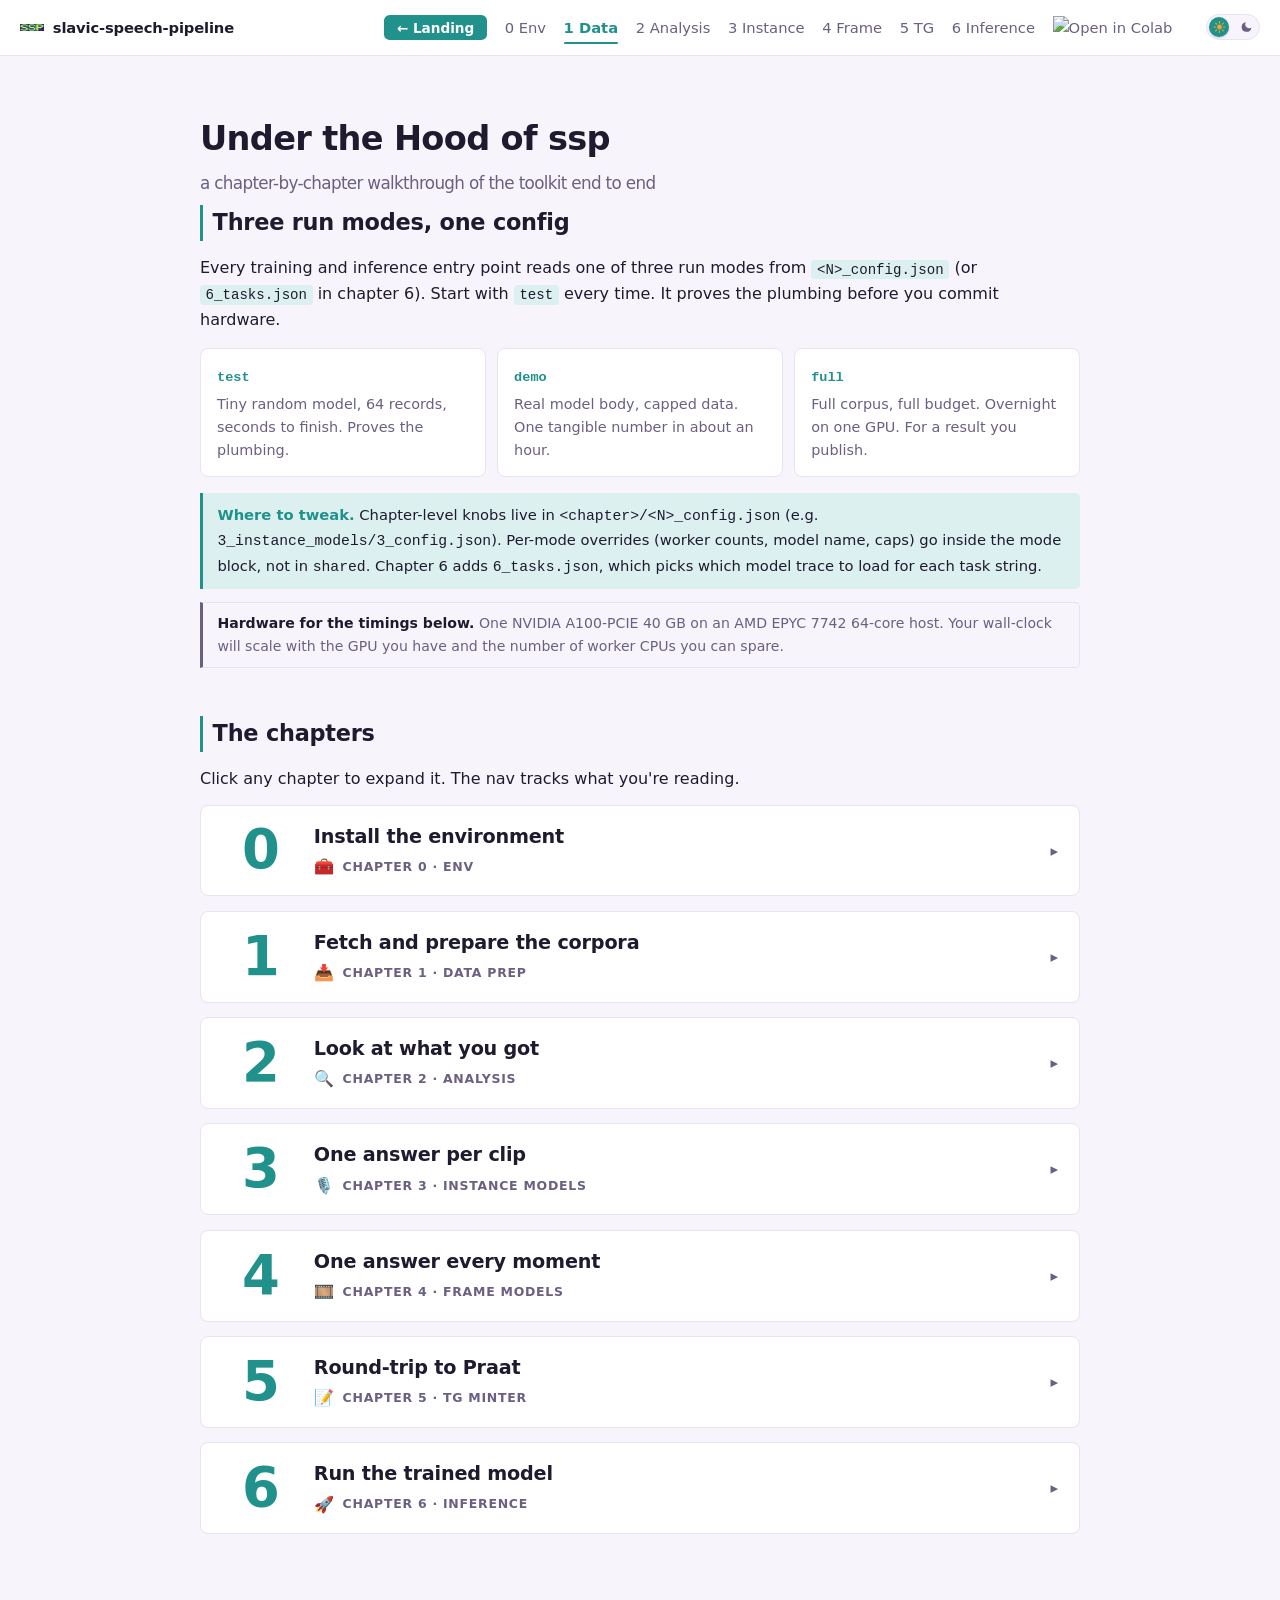
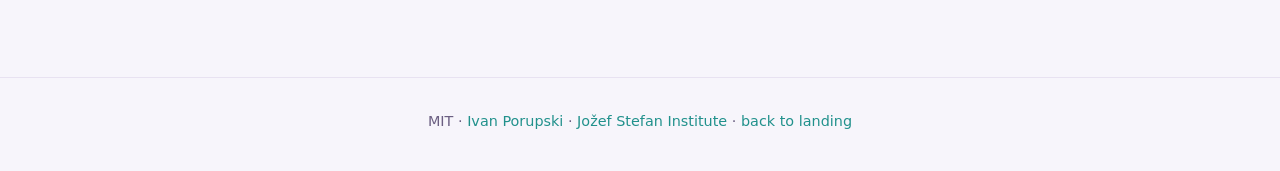
==== docs/ssp-guide.html @ 9c02833e "Huge update: Webpage is going live! Main landing page + more detailed Guide page." ====
<!DOCTYPE html>
<html lang="en" data-theme="light">
<head>
  <meta charset="utf-8">
  <meta name="viewport" content="width=device-width, initial-scale=1">
  <title>Under the Hood of ssp</title>
  <link rel="stylesheet" href="styles.css">
</head>
<body>
  <nav class="top">
    <a class="brand" href="index.html">
      <img class="brand-logo" src="img/ssp_logo_v0.png" alt="">
      slavic-speech-pipeline
    </a>
    <ul>
      <li><a class="nav-btn" href="index.html">← Landing</a></li>
      <li><a href="#ch0">0 Env</a></li>
      <li><a href="#ch1">1 Data</a></li>
      <li><a href="#ch2">2 Analysis</a></li>
      <li><a href="#ch3">3 Instance</a></li>
      <li><a href="#ch4">4 Frame</a></li>
      <li><a href="#ch5">5 TG</a></li>
      <li><a href="#ch6">6 Inference</a></li>
      <li>
        <a class="colab-nav"
           href="https://colab.research.google.com/github/porupski/slavic-speech-pipeline/blob/main/colab_demo/ssp-colab_demo-speaker_id.ipynb"
           target="_blank" rel="noopener"
           title="Open the demo in Colab">
          <img src="https://colab.research.google.com/assets/colab-badge.svg" alt="Open in Colab">
        </a>
      </li>
    </ul>
    <button class="theme-toggle" onclick="toggleTheme()" aria-label="Toggle light/dark theme">
      <svg class="theme-icon sun" aria-hidden="true" viewBox="0 0 24 24" fill="currentColor">
        <circle cx="12" cy="12" r="4.5"/>
        <g stroke="currentColor" stroke-width="2" stroke-linecap="round" fill="none">
          <line x1="12" y1="2"  x2="12" y2="4.5"/>
          <line x1="12" y1="19.5" x2="12" y2="22"/>
          <line x1="2"  y1="12" x2="4.5" y2="12"/>
          <line x1="19.5" y1="12" x2="22" y2="12"/>
          <line x1="4.9" y1="4.9" x2="6.6" y2="6.6"/>
          <line x1="17.4" y1="17.4" x2="19.1" y2="19.1"/>
          <line x1="4.9" y1="19.1" x2="6.6" y2="17.4"/>
          <line x1="17.4" y1="6.6" x2="19.1" y2="4.9"/>
        </g>
      </svg>
      <svg class="theme-icon moon" aria-hidden="true" viewBox="0 0 24 24" fill="currentColor">
        <path d="M21 12.8A9 9 0 1 1 11.2 3a7 7 0 0 0 9.8 9.8z"/>
      </svg>
      <span class="theme-thumb"></span>
    </button>
  </nav>

  <main>
    <section id="intro">
      <h1>Under the Hood of ssp
        <span class="subtitle">a chapter-by-chapter walkthrough of the toolkit end to end</span>
      </h1>

      <h2>Three run modes, one config</h2>
      <p>
      Every training and inference entry point reads one of three run modes
      from <code>&lt;N&gt;_config.json</code> (or <code>6_tasks.json</code> in
      chapter 6). Start with <code>test</code> every time. It proves the
      plumbing before you commit hardware.
      </p>
      <div class="modes">
        <div class="mode">
          <span class="kind">test</span>
          <p>Tiny random model, 64 records, seconds to finish. Proves the plumbing.</p>
        </div>
        <div class="mode">
          <span class="kind">demo</span>
          <p>Real model body, capped data. One tangible number in about an hour.</p>
        </div>
        <div class="mode">
          <span class="kind">full</span>
          <p>Full corpus, full budget. Overnight on one GPU. For a result you publish.</p>
        </div>
      </div>
      <div class="tweak">
        <strong>Where to tweak.</strong> Chapter-level knobs live in
        <code>&lt;chapter&gt;/&lt;N&gt;_config.json</code> (e.g.
        <code>3_instance_models/3_config.json</code>). Per-mode overrides
        (worker counts, model name, caps) go inside the mode block, not in
        <code>shared</code>. Chapter 6 adds <code>6_tasks.json</code>, which
        picks which model trace to load for each task string.
      </div>

      <div class="hardware-note">
        <strong>Hardware for the timings below.</strong>
        One NVIDIA A100-PCIE 40 GB on an AMD EPYC 7742 64-core host. Your
        wall-clock will scale with the GPU you have and the number of worker
        CPUs you can spare.
      </div>
    </section>

    <section id="chapters-walkthrough">
      <h2>The chapters</h2>
      <p>Click any chapter to expand it. The nav tracks what you're reading.</p>

      <!-- ──────────────────── CHAPTER 0 ──────────────────── -->
      <details id="ch0" class="walkthrough-chapter">
        <summary>
          <span class="chap-num-big">0</span>
          <div class="chap-head-col">
            <div class="head">
            <h2>Install the environment</h2>
            </div>
            <div class="chap-meta">
            <span class="icon">🧰</span>
            <span class="chap-num">CHAPTER 0 · ENV</span>
            </div>
          </div>
        </summary>
        <div class="chap-body">
          <p class="goal">Install the two mamba envs. Everything after this depends on them.</p>

          <h4>Command</h4>
          <pre><code># data-only env, for a laptop
bash 0_env_setup/setup_env_cpu.sh

# GPU env, for training and inference
bash 0_env_setup/setup_env_cuda.sh

mamba activate ssp-cuda
python -c "import torch; print(torch.__version__, torch.cuda.is_available())"</code></pre>

          <h4>Expect</h4>
          <p>
          Mamba resolves the pins from <code>0_env_setup/env_cuda.yml</code>
          (Python 3.11, torch 2.6, transformers 4.46). The final line prints the
          torch version and <code>True</code>. Each env takes 5–10 minutes to
          build.
          </p>

          <figure class="guide-img">
            <img src="img/guide_imgs/0ssp_0env_made.png" alt="Terminal output after a successful env build">
            <figcaption>End of a successful <code>setup_env_cuda.sh</code> run.</figcaption>
          </figure>
        </div>
      </details>

      <!-- ──────────────────── CHAPTER 1 ──────────────────── -->
      <details id="ch1" class="walkthrough-chapter">
        <summary>
          <span class="chap-num-big">1</span>
          <div class="chap-head-col">
            <div class="head">
            <h2>Fetch and prepare the corpora</h2>
            </div>
            <div class="chap-meta">
            <span class="icon">📥</span>
            <span class="chap-num">CHAPTER 1 · DATA PREP</span>
            </div>
          </div>
        </summary>
        <div class="chap-body">
          <p class="goal">Pull a corpus from CLARIN and convert it to one canonical JSONL manifest.</p>

          <div class="tweak">
            <strong>Where to tweak.</strong>
            <code>1_data_prep/10a_dataset_registry.json</code> lists every
            corpus and its download URL.
            <code>11c_prep_parlaspeech.py</code> and the two benchmark preps
            (<code>11d_get_prep_*</code>, <code>11e_get_prep_*</code>) each
            emit per-task JSONL manifests to <code>data/</code>. ROG prep
            lives in <code>11a</code> and <code>11b</code>. Both benchmark
            preps short-circuit when the output JSONLs + audio are already on
            disk; set <code>cfg.force_audio = True</code> in section 1 to
            force a rebuild.
          </div>

          <p>
          <strong>ParlaSpeech is the gold ssp orients by.</strong> The full
          ParlaSpeech-HR release is large; the two benchmark bundles (v1 and
          v3) are much smaller slices meant for ready-to-train use and are the
          best entry point. ROG is the Slovenian corpus and is handled through
          <code>11a</code> / <code>11b</code> on demand.
          </p>

          <h4>Command — ParlaSpeech-HR benchmark v3</h4>
          <pre><code>mamba activate ssp
jupyter lab 1_data_prep/11e_get_prep_parlaspeech_benchmark_v3.ipynb</code></pre>
          <p>
          Fetches and preps the benchmark v3 bundle in one notebook. On an A100
          host the download + prep takes 5–10 minutes. The result is four
          per-task JSONL files under <code>data/</code> — one each for gender,
          speaker-id, age, and orientation.
          </p>

          <figure class="guide-img">
            <img src="img/guide_imgs/1ssp_1data_benchmark_v3.png" alt="Benchmark v3 download complete with four task JSONLs emitted">
            <figcaption>Benchmark v3 ready — four task JSONLs emitted.</figcaption>
          </figure>

          <h4>Command — full ParlaSpeech-HR</h4>
          <pre><code>jupyter lab 1_data_prep/10_download_data_clarin.ipynb   # CLARIN downloader
jupyter lab 1_data_prep/11c_prep_parlaspeech.ipynb      # prep step</code></pre>
          <p>
          For the full corpus, run <code>10_download_data</code> (CLARIN-only
          at the moment) and then <code>11c_prep_parlaspeech</code> to emit the
          JSONL. The folder tree below is a quick sanity check once the files
          land.
          </p>

          <figure class="guide-img">
            <img src="img/guide_imgs/1ssp_1data_ps-demo.png" alt="ParlaSpeech-HR downloaded and folder structure sanity check">
            <figcaption>ParlaSpeech-HR downloaded — folder tree for sanity.</figcaption>
          </figure>
        </div>
      </details>

      <!-- ──────────────────── CHAPTER 2 ──────────────────── -->
      <details id="ch2" class="walkthrough-chapter">
        <summary>
          <span class="chap-num-big">2</span>
          <div class="chap-head-col">
            <div class="head">
            <h2>Look at what you got</h2>
            </div>
            <div class="chap-meta">
            <span class="icon">🔍</span>
            <span class="chap-num">CHAPTER 2 · ANALYSIS</span>
            </div>
          </div>
        </summary>
        <div class="chap-body">
          <p class="goal">Read a canonical JSONL and plot the shape of it.</p>

          <h4>Command</h4>
          <pre><code>jupyter lab 2_data_analysis/20_explore_dataset.ipynb</code></pre>
          <p>
          Point the <code>JSONL_PATH</code> cell at the manifest you emitted in
          chapter 1. The notebook prints speaker balance, duration histograms,
          label distribution, and a split sanity check.
          </p>

          <div class="hiccup">
            <strong>Frame-shape overhaul pending.</strong> The current
            notebook is instance-shape only. If you built a frame-shape JSONL
            (chapter 5), expect blank plots in the frame cells — the frame
            overview is on the roadmap.
          </div>
          <div class="screenshot">[ screenshot slot — four summary plots at the top of the notebook ]</div>
        </div>
      </details>

      <!-- ──────────────────── CHAPTER 3 ──────────────────── -->
      <details id="ch3" class="walkthrough-chapter">
        <summary>
          <span class="chap-num-big">3</span>
          <div class="chap-head-col">
            <div class="head">
            <h2>One answer per clip</h2>
            </div>
            <div class="chap-meta">
            <span class="icon">🎙️</span>
            <span class="chap-num">CHAPTER 3 · INSTANCE MODELS</span>
            </div>
          </div>
        </summary>
        <div class="chap-body">
          <p class="goal">Train a model that answers one question about a whole clip.</p>

          <div class="tweak">
            <strong>Where to tweak.</strong> Everything is in
            <code>3_instance_models/3_config.json</code> — <code>run_mode</code>
            at the top, per-mode overrides in <code>modes.{test,demo,full}</code>,
            <code>classification.target</code> / <code>regression.target</code>
            to point at a different JSONL. Comparison runs live in the
            <code>TASKS</code> list at the top of
            <code>33_run_task_list.py</code>.
          </div>

          <h4>Step 1 — run the shipped test</h4>
          <p>
          The config ships with <code>run_mode: "test"</code> on gender. Open
          the notebook (or run the headless entry point) and run everything.
          </p>
          <pre><code>mamba activate ssp-cuda
jupyter lab 3_instance_models/31_train_instance_classification.ipynb
# or headless:
python 3_instance_models/run_31_classification.py</code></pre>
          <p>
          The first thing you see is the GPU guard — it holds the reserved GPU
          for the whole run so the OS cannot park a stray process on it.
          </p>

          <figure class="guide-img">
            <img src="img/guide_imgs/3ssp_3_gpu_guard.png" alt="GPU-guard notice at the top of the run">
            <figcaption>GPU guard — reserves the device for the run.</figcaption>
          </figure>

          <p>
          Test mode finishes in under a minute on a tiny random model and 64
          clips. The point is the plumbing, not the number.
          </p>

          <h4>Step 2 — promote to demo</h4>
          <p>
          In <code>3_instance_models/3_config.json</code>, change
          <code>run_mode</code> from <code>"test"</code> to <code>"demo"</code>.
          Everything else stays. Re-run the same command.
          </p>

          <figure class="guide-img">
            <img src="img/guide_imgs/3ssp_3_config-demo.png" alt="3_config.json with run_mode flipped from test to demo">
            <figcaption><code>run_mode</code> flipped from <code>"test"</code> to <code>"demo"</code>. One line changed.</figcaption>
          </figure>

          <p>
          Demo caps at 10 epochs on a capped slice of the benchmark. Wall-clock
          around 25 minutes on an A100. Gender is close to trivial for a
          speech encoder — the result is clean.
          </p>

          <figure class="guide-img">
            <img src="img/guide_imgs/3ssp_3_result_gender.png" alt="Gender confusion matrix on TEST">
            <figcaption>Phase-2 TEST — gender confusion matrix.</figcaption>
          </figure>

          <h4>Step 3 — the full comparison via the task list</h4>
          <p>
          <code>33_run_task_list.py</code> ships a ready-made 8-task queue:
          <strong>2 classification tasks × 2 encoders</strong> (gender +
          speaker-ID on wav2vec2-base and xls-r-300m) and
          <strong>2 regression tasks × 2 encoders</strong> (age + orientation on
          the same two encoders). Edit <code>TASKS</code> at the top of the
          file to change the queue.
          </p>
          <pre><code>cd 3_instance_models
mkdir -p ../runs
python 33_run_task_list.py --use_gpu 2>&amp;1 \
  | tee ../runs/33_task_list_$(date +%Y-%m-%d_%H%M%S).log</code></pre>
          <p>Tmux it and walk away.</p>

          <h4>At-a-glance — classification (2 × 2)</h4>
          <p>Same 10-epoch demo budget, same batch size, same ParlaSpeech-HR benchmark v3. w2v2-base runs at lr 1e-5, xls-r-300m at lr 3e-5 (larger model, higher LR).</p>

          <table class="guide-table">
            <thead>
              <tr>
                <th>Task</th>
                <th>Encoder</th>
                <th class="num">TEST acc</th>
                <th class="num">TEST macro-F1</th>
                <th class="num">Wall-clock</th>
              </tr>
            </thead>
            <tbody>
              <tr>
                <td>Gender (2-class)</td>
                <td>wav2vec2-base</td>
                <td class="num">0.986</td>
                <td class="num">0.986</td>
                <td class="num">~25 min</td>
              </tr>
              <tr>
                <td>Gender (2-class)</td>
                <td>xls-r-300m</td>
                <td class="num">1.000</td>
                <td class="num">1.000</td>
                <td class="num">~50 min</td>
              </tr>
              <tr>
                <td>Speaker-ID (50-class)</td>
                <td><span class="accent">wav2vec2-base</span></td>
                <td class="num accent">0.988</td>
                <td class="num accent">0.988</td>
                <td class="num">~30 min</td>
              </tr>
              <tr>
                <td>Speaker-ID (50-class)</td>
                <td>xls-r-300m</td>
                <td class="num">—</td>
                <td class="num">—</td>
                <td class="num">—</td>
              </tr>
            </tbody>
          </table>

          <div class="cm-grid">
            <figure>
              <img src="img/guide_imgs/ch3_cm_gender_w2v2-base.png" alt="Gender CM, wav2vec2-base">
              <figcaption>Gender · wav2vec2-base · <span class="result">0.986</span></figcaption>
            </figure>
            <figure>
              <img src="img/guide_imgs/ch3_cm_gender_xls-r.png" alt="Gender CM, xls-r-300m">
              <figcaption>Gender · xls-r-300m · <span class="result">1.000</span></figcaption>
            </figure>
            <figure>
              <img src="img/guide_imgs/ch3_cm_speakerid_w2v2-base.png" alt="Speaker-ID CM, wav2vec2-base">
              <figcaption>Speaker-ID · wav2vec2-base · <span class="result">0.988</span></figcaption>
            </figure>
            <figure>
              <img src="img/guide_imgs/ch3_cm_speakerid_xls-r.png" alt="Speaker-ID CM, xls-r-300m">
              <figcaption>Speaker-ID · xls-r-300m · <span class="result">—</span></figcaption>
            </figure>
          </div>

          <h4>At-a-glance — regression (2 × 2)</h4>
          <p>Same four conditions on continuous targets. Reports mean absolute error (lower is better) and Spearman correlation.</p>

          <table class="guide-table">
            <thead>
              <tr>
                <th>Task</th>
                <th>Encoder</th>
                <th class="num">TEST MAE</th>
                <th class="num">TEST Spearman</th>
                <th class="num">Wall-clock</th>
              </tr>
            </thead>
            <tbody>
              <tr><td>Age</td><td>wav2vec2-base</td><td class="num">—</td><td class="num">—</td><td class="num">—</td></tr>
              <tr><td>Age</td><td>xls-r-300m</td><td class="num">—</td><td class="num">—</td><td class="num">—</td></tr>
              <tr><td>Orientation</td><td>wav2vec2-base</td><td class="num">—</td><td class="num">—</td><td class="num">—</td></tr>
              <tr><td>Orientation</td><td>xls-r-300m</td><td class="num">—</td><td class="num">—</td><td class="num">—</td></tr>
            </tbody>
          </table>

          <div class="cm-grid">
            <figure>
              <img src="img/guide_imgs/ch3_scatter_age_w2v2-base.png" alt="Age scatter, wav2vec2-base">
              <figcaption>Age · wav2vec2-base</figcaption>
            </figure>
            <figure>
              <img src="img/guide_imgs/ch3_scatter_age_xls-r.png" alt="Age scatter, xls-r-300m">
              <figcaption>Age · xls-r-300m</figcaption>
            </figure>
            <figure>
              <img src="img/guide_imgs/ch3_scatter_orientation_w2v2-base.png" alt="Orientation scatter, wav2vec2-base">
              <figcaption>Orientation · wav2vec2-base</figcaption>
            </figure>
            <figure>
              <img src="img/guide_imgs/ch3_scatter_orientation_xls-r.png" alt="Orientation scatter, xls-r-300m">
              <figcaption>Orientation · xls-r-300m</figcaption>
            </figure>
          </div>

          <p>
          The numbers above come from one hyperparameter choice per model
          family at demo budget. Learning rate, batch size, epoch count, and
          feature-encoder freezing all move them — tune via <code>TASKS</code>
          and compare the resulting CSV.
          </p>

          <h4>Knobs reference</h4>
          <table class="guide-table">
            <thead>
              <tr>
                <th>Knob</th>
                <th>Where</th>
              </tr>
            </thead>
            <tbody>
              <tr><td><code>run_mode</code> · test / demo / full</td><td><code>3_config.json</code> → top-level</td></tr>
              <tr><td><code>target</code> · which JSONL + label</td><td><code>3_config.json</code> → <code>classification.target</code> / <code>regression.target</code></td></tr>
              <tr><td><code>model_name</code></td><td><code>3_config.json</code> → <code>shared</code> or per <code>modes.{demo,full}</code></td></tr>
              <tr><td><code>num_epochs</code>, <code>batch_size</code>, <code>learning_rate</code></td><td><code>3_config.json</code> → <code>shared</code> + per-mode overrides</td></tr>
              <tr><td><code>freeze_feature_encoder</code></td><td><code>3_config.json</code> → <code>shared</code></td></tr>
              <tr><td><code>dataloader_num_workers</code>, <code>map_num_proc</code></td><td><code>3_config.json</code> → <code>shared</code></td></tr>
              <tr><td>Multi-run queue</td><td><code>33_run_task_list.py</code> → <code>TASKS</code> list at top</td></tr>
            </tbody>
          </table>
        </div>
      </details>

      <!-- ──────────────────── CHAPTER 4 ──────────────────── -->
      <details id="ch4" class="walkthrough-chapter">
        <summary>
          <span class="chap-num-big">4</span>
          <div class="chap-head-col">
            <div class="head">
            <h2>One answer every moment</h2>
            </div>
            <div class="chap-meta">
            <span class="icon">🎞️</span>
            <span class="chap-num">CHAPTER 4 · FRAME MODELS</span>
            </div>
          </div>
        </summary>
        <div class="chap-body">
          <p class="goal">Train a model that answers the question frame by frame inside a clip.</p>

          <div class="tweak">
            <strong>Where to tweak.</strong> Everything is in
            <code>4_frame_models/4_config.json</code> — <code>run_mode</code>
            at the top, per-mode overrides in <code>modes.{test,demo,full}</code>,
            <code>classification.target</code> to point at a different JSONL
            (<code>"primary_stress"</code> and <code>"fp"</code> are the two
            live tasks). Comparison runs live in the <code>TASKS</code> list
            at the top of <code>43_run_task_list.py</code>.
          </div>

          <h4>Step 1 — run the shipped test</h4>
          <p>
          The config ships with <code>run_mode: "test"</code>. Open the
          notebook or the headless entry point and run everything.
          </p>
          <pre><code>mamba activate ssp-cuda
jupyter lab 4_frame_models/41_train_frame_classification.ipynb
# or headless:
python 4_frame_models/run_41_classification.py</code></pre>
          <p>
          Same GPU guard as chapter 3 holds the reserved device for the run.
          Test mode finishes in under a minute — plumbing only.
          </p>

          <h4>Step 2 — promote to demo</h4>
          <p>
          In <code>4_frame_models/4_config.json</code>, change
          <code>run_mode</code> from <code>"test"</code> to <code>"demo"</code>.
          Everything else stays. Re-run.
          </p>
          <p>
          Demo caps at ~15 epochs. Wall-clock around one hour on an A100.
          Expect pos-F1 near 0.90 on the TEST split for primary stress with
          the classla w2v-BERT head.
          </p>

          <h4>Step 3 — the full comparison via the task list</h4>
          <p>
          <code>43_run_task_list.py</code> ships a ready-made queue of
          frame-classification runs — w2v-BERT vanilla vs the classla
          HR/RS-finetuned head, across LRs and batch sizes. Edit
          <code>TASKS</code> at the top of the file to change the queue.
          Frame regression (<code>42_train_frame_regression</code>) is
          scaffold (<code>-WIP</code>) today, so the task list is
          classification-only for now.
          </p>
          <pre><code>cd 4_frame_models
mkdir -p ../runs
python 43_run_task_list.py --use_gpu 2>&amp;1 \
  | tee ../runs/43_task_list_$(date +%Y-%m-%d_%H%M%S).log</code></pre>

          <h4>Primary stress · the published result</h4>
          <p>
          The headline model — classla <code>Wav2Vec2BertPrimaryStressAudioFrameClassifier</code>
          on ParlaSpeech-HR benchmark v3 at lr 1e-5 — lands at pos-F1 0.90 on
          TEST at epoch 13.
          </p>

          <div class="showcase-grid single">
            <figure>
              <h3>Where does the stress land?
                <small>Chapter 4 · frame classification · classla · w2v-BERT</small>
              </h3>
              <div class="img-wrap">
                <img src="img/ssp_frame_stress_hero.png" alt="Example primary-stress frame predictions per word">
              </div>
              <div class="metrics">
                <span class="metric"><span class="label">pos-F1</span><span class="value">0.900</span></span>
              </div>
              <figcaption>
                One strip per word on TEST. Orange is the gold stress interval,
                blue is where the model agrees, red is where it fires on the
                wrong frame.
                <small>ParlaSpeech-HR benchmark v3 · lr 1e-5 · best at epoch 13.</small>
              </figcaption>
            </figure>
          </div>

          <p>
          Learning rate, epoch count, and head choice (vanilla w2v-BERT vs the
          classla finetuned head) all move the pos-F1 — tune via
          <code>TASKS</code> and compare the resulting CSV.
          </p>

          <h4>Knobs reference</h4>
          <table class="guide-table">
            <thead>
              <tr>
                <th>Knob</th>
                <th>Where</th>
              </tr>
            </thead>
            <tbody>
              <tr><td><code>run_mode</code> · test / demo / full</td><td><code>4_config.json</code> → top-level</td></tr>
              <tr><td><code>target</code> · <code>"primary_stress"</code> / <code>"fp"</code></td><td><code>4_config.json</code> → <code>classification.target</code></td></tr>
              <tr><td><code>model_name</code></td><td><code>4_config.json</code> → <code>shared</code> or per <code>modes.{demo,full}</code></td></tr>
              <tr><td><code>num_epochs</code>, <code>batch_size</code>, <code>learning_rate</code></td><td><code>4_config.json</code> → <code>shared</code> + per-mode overrides</td></tr>
              <tr><td><code>freeze_feature_encoder</code></td><td><code>4_config.json</code> → <code>shared</code></td></tr>
              <tr><td><code>dataloader_num_workers</code></td><td><code>4_config.json</code> → <code>shared</code></td></tr>
              <tr><td>Multi-run queue</td><td><code>43_run_task_list.py</code> → <code>TASKS</code> list at top</td></tr>
            </tbody>
          </table>
        </div>
      </details>

      <!-- ──────────────────── CHAPTER 5 ──────────────────── -->
      <details id="ch5" class="walkthrough-chapter">
        <summary>
          <span class="chap-num-big">5</span>
          <div class="chap-head-col">
            <div class="head">
            <h2>Round-trip to Praat</h2>
            </div>
            <div class="chap-meta">
            <span class="icon">📝</span>
            <span class="chap-num">CHAPTER 5 · TG MINTER</span>
            </div>
          </div>
        </summary>
        <div class="chap-body">
          <p class="goal">Export clips to TextGrid, hand them to a human, read the annotated TextGrids back.</p>

          <div class="tweak">
            <strong>Where to tweak.</strong> The TG I/O is CPU-only. No
            chapter config — paths live at the top of each notebook. For
            stats on the annotation batch, see
            <code>52_annotation_stats.ipynb</code>.
          </div>

          <h4>Command — mint a batch</h4>
          <pre><code>jupyter lab 5_tg_minter/51b_mint_fp_annotation_set.ipynb</code></pre>
          <p>
          Pick a source JSONL and a batch size at the top of the notebook. The
          output is one TextGrid per clip plus a <code>batch.json</code> that
          tracks which clips belong to which annotator.
          </p>

          <h4>Command — read annotated TextGrids back</h4>
          <pre><code>python 5_tg_minter/53_tg_to_jsonl.py              # filled-pause annotations
python 5_tg_minter/54_stress_tg_to_jsonl.py       # primary-stress annotations</code></pre>
          <p>
          Each script walks the TextGrid folder and emits a frame-level JSONL
          that chapter 4 can train on.
          </p>

          <div class="screenshot">[ screenshot slot — minted TG opened in Praat ]</div>
        </div>
      </details>

      <!-- ──────────────────── CHAPTER 6 ──────────────────── -->
      <details id="ch6" class="walkthrough-chapter">
        <summary>
          <span class="chap-num-big">6</span>
          <div class="chap-head-col">
            <div class="head">
            <h2>Run the trained model</h2>
            </div>
            <div class="chap-meta">
            <span class="icon">🚀</span>
            <span class="chap-num">CHAPTER 6 · INFERENCE</span>
            </div>
          </div>
        </summary>
        <div class="chap-body">
          <p class="goal">Point a trained model at new audio and get predictions out.</p>

          <div class="tweak">
            <strong>Where to tweak.</strong>
            <code>6_inference/6_tasks.json</code> is the switchboard — one
            block per task. Set <code>model_name</code> to <code>"auto"</code>
            plus a trace file at
            <code>models/_best_models/&lt;task&gt;.json</code>, or hard-code
            the run path. Per-mode worker counts and output caps live inside
            the mode block of each task.
          </div>

          <h4>Command — filled pauses on a folder</h4>
          <pre><code>mamba activate ssp-cuda
python 6_inference/run_63_frame_classification_inference.py \
    --task fp -m demo -r fp_demo --use_gpu</code></pre>
          <p>
          <code>63</code> is the one live entry point for frame classification.
          The <code>--task</code> flag picks which model trace to load from
          <code>6_inference/tasks.json</code>. Output is a run folder in
          <code>runs/</code> with per-clip predictions, a plot of example
          frames, and a run-summary text file.
          </p>

          <h4>Command — primary stress</h4>
          <pre><code>python 6_inference/run_63_frame_classification_inference.py \
    --task primary_stress -m demo -r stress_demo --use_gpu</code></pre>
          <p>
          Primary stress uses <code>model_name: "auto"</code>, which reads a
          trace file at <code>models/_best_models/primary_stress.json</code>.
          The trace file points at the best training run so inference always
          loads the latest champion.
          </p>

          <div class="hiccup">
            <strong>Hiccup — "no trace file for primary_stress".</strong>
            Either create <code>models/_best_models/primary_stress.json</code>
            pointing at your best run on disk, or temporarily hard-code
            <code>model_name</code> in <code>6_tasks.json</code> to the run
            path.
          </div>
          <div class="hiccup">
            <strong>Scaffolds.</strong> <code>61</code> (instance
            classification), <code>62</code> (instance regression), and
            <code>64</code> (frame regression) are <code>-WIP</code>. The dated
            port-plan comments inside each file point at the template.
          </div>
          <div class="screenshot">[ screenshot slot — examples.png + run_summary.txt ]</div>
        </div>
      </details>
    </section>
  </main>

  <footer>
    <p>MIT · <a href="https://porupski.github.io/cv/">Ivan Porupski</a> · <a href="https://www.ijs.si/">Jožef Stefan Institute</a> · <a href="index.html">back to landing</a></p>
  </footer>

  <script>
    const KEY = 'ssp-theme';
    function applyTheme(t) { document.documentElement.setAttribute('data-theme', t); }
    function toggleTheme() {
      const now = document.documentElement.getAttribute('data-theme') || 'light';
      const next = (now === 'light') ? 'dark' : 'light';
      try { localStorage.setItem(KEY, next); } catch (_) {}
      applyTheme(next);
    }
    (function init() {
      let saved = null;
      try { saved = localStorage.getItem(KEY); } catch (_) {}
      applyTheme(saved === 'dark' ? 'dark' : 'light');
    })();

    /* ───────── scrollspy — highlight the chapter the user is on ───────── */
    (function scrollspy() {
      const chapters = document.querySelectorAll('details.walkthrough-chapter[id]');
      if (!chapters.length) return;
      const links = new Map();
      chapters.forEach(ch => {
        const link = document.querySelector(`nav.top a[href="#${ch.id}"]`);
        if (link) links.set(ch.id, link);
      });
      let activeId = null;
      function setActive(id) {
        if (id === activeId) return;
        activeId = id;
        links.forEach(a => a.classList.remove('active'));
        const link = links.get(id);
        if (link) link.classList.add('active');
      }
      const obs = new IntersectionObserver((entries) => {
        /* pick the entry closest to the top of the viewport that is intersecting */
        let best = null;
        entries.forEach(e => {
          if (!e.isIntersecting) return;
          if (!best || e.boundingClientRect.top < best.boundingClientRect.top) best = e;
        });
        if (best) setActive(best.target.id);
      }, { rootMargin: '-80px 0px -55% 0px', threshold: [0, 0.2] });
      chapters.forEach(ch => obs.observe(ch));
    })();
  </script>
</body>
</html>
---- docs/styles.css ----
/* ssp docs · shared stylesheet (active)
   viridis-teal light / viridis-yellow dark
   companion: styles_alt.css for the parlaspeech-blue / kompič-orange proposal. */

/* ──────────────────── palettes ──────────────────── */
:root[data-theme="light"] {
  --bg:          #f7f5fb;
  --bg-alt:      #ffffff;
  --fg:          #1f1a2e;
  --fg-muted:    #6b5f82;
  --accent:      #21918c;
  --accent-soft: #dbf0ef;
  --border:      #e8e2f1;
  --status-live: #138a68;
  --status-wip:  #ffa500;
  --code-bg:     #1a0d2e;
  --code-fg:     #f0e9f7;
}
:root[data-theme="dark"] {
  --bg:          #1a0d2e;
  --bg-alt:      #2a1942;
  --fg:          #f0e9f7;
  --fg-muted:    #a898bd;
  --accent:      #fde725;
  --accent-soft: rgba(253, 231, 37, 0.12);
  --border:      #3a2755;
  --status-live: #4ade80;
  --status-wip:  #ff9500;
  --code-bg:     #0d0618;
  --code-fg:     #f0e9f7;
}

/* ──────────────────── base ──────────────────── */
* { box-sizing: border-box; margin: 0; padding: 0; }
html { scroll-behavior: smooth; }
body {
  font-family: system-ui, -apple-system, "Segoe UI", Roboto, Helvetica, Arial, sans-serif;
  background: var(--bg);
  color: var(--fg);
  line-height: 1.6;
  min-height: 100vh;
  transition: background 0.25s ease, color 0.25s ease;
}

/* ──────────────────── nav ──────────────────── */
nav.top {
  position: sticky; top: 0; z-index: 10;
  background: var(--bg-alt);
  border-bottom: 1px solid var(--border);
  padding: 0.9rem 1.25rem;
  display: flex; align-items: center; gap: 1.5rem;
}
nav.top .brand {
  display: inline-flex;
  align-items: center;
  gap: 0.55rem;
  font-weight: 700;
  letter-spacing: -0.01em;
  color: var(--fg);
  text-decoration: none;
}
nav.top .brand .brand-logo {
  width: 24px;
  height: 24px;
  display: block;
  object-fit: contain;
}
nav.top ul { list-style: none; display: flex; gap: 1.1rem; margin-left: auto; flex-wrap: wrap; align-items: center; }
nav.top a { color: var(--fg-muted); text-decoration: none; font-size: 0.92rem; position: relative; }
nav.top a:hover { color: var(--accent); }
nav.top a.active { color: var(--accent); font-weight: 600; }
nav.top a.nav-guide { color: var(--fg); font-weight: 600; }
nav.top a.nav-guide:hover { color: var(--accent); }
nav.top a.active::after {
  content: '';
  position: absolute;
  left: 0; right: 0;
  bottom: -0.5rem;
  height: 2px;
  background: var(--accent);
  border-radius: 2px;
  transition: all 0.25s ease;
}
nav.top .nav-btn {
  background: var(--accent);
  color: var(--bg-alt);
  padding: 0.3rem 0.8rem;
  border-radius: 0.35rem;
  font-weight: 600;
  font-size: 0.85rem;
}
nav.top .nav-btn:hover { opacity: 0.9; color: var(--bg-alt); }
nav.top .nav-btn::after { display: none; }
nav.top .colab-nav { display: inline-flex; align-items: center; }
nav.top .colab-nav img { height: 20px; display: block; }

/* ──────────────────── sun/moon toggle ──────────────────── */
.theme-toggle {
  position: relative;
  width: 54px;
  height: 26px;
  background: var(--bg);
  border: 1px solid var(--border);
  border-radius: 999px;
  cursor: pointer;
  padding: 0;
  margin-left: 0.6rem;
  box-sizing: border-box;
  display: inline-block;
  flex-shrink: 0;
  transition: border-color 0.2s;
}
.theme-toggle:hover { border-color: var(--accent); }
.theme-icon {
  position: absolute;
  top: 50%;
  transform: translateY(-50%);
  width: 13px;
  height: 13px;
  pointer-events: none;
  z-index: 1;
  color: var(--fg-muted);
  transition: color 0.2s;
}
.theme-icon.sun  { left: 6px; }
.theme-icon.moon { right: 6px; }
:root[data-theme="light"] .theme-icon.sun  { color: #f5a623; }
:root[data-theme="dark"]  .theme-icon.moon { color: #1a0d2e; }
.theme-thumb {
  position: absolute;
  top: 2px;
  left: 2px;
  width: 20px;
  height: 20px;
  background: var(--accent);
  border-radius: 50%;
  transition: left 0.22s cubic-bezier(0.4, 0, 0.2, 1);
  z-index: 0;
  box-shadow: 0 1px 2px rgba(0, 0, 0, 0.18);
}
:root[data-theme="dark"] .theme-thumb { left: 30px; }

/* ──────────────────── main / typography ──────────────────── */
main { max-width: 920px; margin: 0 auto; padding: 2.5rem 1.25rem 4rem; }
section { margin-top: 3rem; }
section:first-child { margin-top: 1rem; }

h1 { font-size: 2.1rem; letter-spacing: -0.02em; margin-bottom: 0.5rem; }
h1 .subtitle {
  color: var(--fg-muted);
  font-weight: 400;
  font-size: 1.05rem;
  display: block;
  margin-top: 0.3rem;
}
h2 {
  font-size: 1.4rem;
  margin-bottom: 0.9rem;
  letter-spacing: -0.01em;
  border-left: 3px solid var(--accent);
  padding-left: 0.6rem;
}
h2 .sub {
  display: block;
  color: var(--fg-muted);
  font-weight: 400;
  font-size: 0.92rem;
  letter-spacing: 0;
  margin-top: 0.1rem;
}
h3 { font-size: 1.08rem; margin: 1.1rem 0 0.4rem; }
h4 { font-size: 0.92rem; margin: 0.9rem 0 0.3rem; color: var(--fg-muted); text-transform: uppercase; letter-spacing: 0.05em; }
p { margin-bottom: 0.8rem; }
a { color: var(--accent); }
ul.plain { list-style: disc; margin: 0.2rem 0 0.9rem 1.3rem; }
ul.plain li { margin-bottom: 0.3rem; }

/* ──────────────────── hero · logo + title ──────────────────── */
.hero {
  display: flex;
  align-items: center;
  gap: 1.1rem;
  flex-wrap: wrap;
}
.hero-logo {
  width: 86px;
  height: 86px;
  flex-shrink: 0;
  object-fit: contain;
}
.hero h1 { margin-bottom: 0; }
@media (max-width: 540px) {
  .hero-logo { width: 60px; height: 60px; }
}

/* ──────────────────── pitch / preface callouts ──────────────────── */
.pitch, .preface {
  background: var(--accent-soft);
  border-left: 3px solid var(--accent);
  padding: 1rem 1.1rem;
  border-radius: 0.3rem;
  margin: 1rem 0 0;
}
.preface-colab {
  margin: 0.9rem 0 0;
  display: flex;
  align-items: center;
  gap: 0.6rem;
  flex-wrap: wrap;
}
.colab-badge-inline { height: 20px; vertical-align: middle; display: inline-block; }

/* ──────────────────── flowchart slot ──────────────────── */
.flowchart {
  margin-top: 1.2rem;
  border: 1px dashed var(--border);
  background: var(--bg-alt);
  border-radius: 0.5rem;
  padding: 1.2rem;
  text-align: center;
}
.flowchart img { max-width: 100%; height: auto; display: block; margin: 0 auto; }
.flowchart figcaption {
  margin-top: 0.6rem;
  color: var(--fg-muted);
  font-size: 0.85rem;
  font-style: italic;
}

/* ──────────────────── toolkit layers (landing) ──────────────────── */
.layers { display: grid; grid-template-columns: 1fr; gap: 0.6rem; margin-top: 1rem; }
.layer {
  background: var(--bg-alt);
  border: 1px solid var(--border);
  border-radius: 0.5rem;
  padding: 0.85rem 1rem;
  display: grid;
  grid-template-columns: 110px 1fr;
  gap: 1rem;
  align-items: center;
}
.layer .kind {
  font-family: ui-monospace, SFMono-Regular, Menlo, Monaco, Consolas, monospace;
  font-size: 0.85rem;
  font-weight: 600;
  color: var(--accent);
}
.layer p { margin: 0; font-size: 0.92rem; color: var(--fg-muted); }

/* ──────────────────── chapter cards (landing) ──────────────────── */
.chapters { display: grid; grid-template-columns: 1fr; gap: 0.7rem; margin-top: 1rem; }
.chapter-card {
  background: var(--bg-alt);
  border: 1px solid var(--border);
  border-radius: 0.5rem;
  padding: 1rem 1.2rem;
  display: grid;
  grid-template-columns: 88px 1fr;
  gap: 1.1rem;
  align-items: center;
}
.chapter-card .chap-id {
  position: relative;
  width: 82px;
  min-height: 74px;
  display: flex;
  align-items: center;
  justify-content: center;
}
.chapter-card .chap-id .num {
  font-size: 3.6rem;
  font-weight: 800;
  color: var(--accent);
  line-height: 1;
  letter-spacing: -0.04em;
  font-variant-numeric: tabular-nums;
}
.chapter-card .body { min-width: 0; }
.chapter-card .kicker {
  font-size: 0.7rem;
  font-weight: 700;
  letter-spacing: 0.08em;
  color: var(--fg-muted);
  text-transform: uppercase;
  display: block;
  margin-bottom: 0.1rem;
}
.chapter-card .head {
  display: flex;
  align-items: baseline;
  gap: 0.6rem;
  flex-wrap: wrap;
  margin-bottom: 0.25rem;
}
.chapter-card .title { font-weight: 600; font-size: 1.05rem; }
.chapter-card p { margin: 0; font-size: 0.9rem; color: var(--fg-muted); }

.badge {
  display: inline-block;
  font-size: 0.65rem;
  font-weight: 700;
  padding: 0.1rem 0.45rem;
  border-radius: 0.3rem;
  letter-spacing: 0.04em;
  text-transform: uppercase;
}
.badge.live { background: var(--status-live); color: var(--bg-alt); }
.badge.wip  { background: var(--status-wip);  color: var(--bg-alt); }

/* ──────────────────── showcase (landing) ──────────────────── */
.showcase-grid {
  display: grid;
  grid-template-columns: repeat(2, 1fr);
  gap: 1rem;
  margin-top: 1rem;
}
.showcase-grid.single { grid-template-columns: 1fr; }
@media (max-width: 680px) {
  .showcase-grid { grid-template-columns: 1fr; }
}
.showcase-grid figure {
  background: var(--bg-alt);
  border: 1px solid var(--border);
  border-radius: 0.5rem;
  padding: 0.9rem;
  display: flex;
  flex-direction: column;
}
.showcase-grid h3 {
  margin: 0 0 0.6rem;
  font-size: 0.98rem;
}
.showcase-grid h3 small {
  display: block;
  font-weight: 400;
  color: var(--fg-muted);
  font-size: 0.78rem;
  margin-top: 0.15rem;
}
.showcase-grid .img-wrap {
  height: 240px;
  display: flex;
  align-items: center;
  justify-content: center;
  margin: 0.3rem 0;
}
.showcase-grid .metrics {
  display: flex;
  gap: 0.45rem;
  flex-wrap: wrap;
  margin: 0.4rem 0 0.1rem;
}
.showcase-grid .metric {
  display: inline-flex;
  flex-direction: column;
  padding: 0.3rem 0.65rem;
  background: var(--accent-soft);
  border: 1px solid var(--border);
  border-radius: 0.4rem;
  line-height: 1.15;
}
.showcase-grid .metric .label {
  font-size: 0.68rem;
  color: var(--fg-muted);
  letter-spacing: 0.03em;
  text-transform: uppercase;
  font-weight: 600;
}
.showcase-grid .metric .value {
  font-size: 0.98rem;
  font-weight: 700;
  color: var(--accent);
  font-variant-numeric: tabular-nums;
}
.showcase-grid img {
  max-width: 100%;
  max-height: 100%;
  object-fit: contain;
  margin: 0 auto;
  display: block;
  border-radius: 0.3rem;
}
.showcase-grid figcaption {
  margin-top: 0.6rem;
  color: var(--fg-muted);
  font-size: 0.82rem;
  line-height: 1.5;
}
.showcase-grid figcaption small {
  display: block;
  margin-top: 0.25rem;
  font-size: 0.74rem;
  opacity: 0.85;
}

/* ──────────────────── code ──────────────────── */
pre {
  background: var(--code-bg);
  color: var(--code-fg);
  padding: 0.9rem 1rem;
  border-radius: 0.4rem;
  overflow-x: auto;
  font-size: 0.86rem;
  line-height: 1.5;
  margin: 0.5rem 0 1rem;
}
code { font-family: ui-monospace, SFMono-Regular, Menlo, Monaco, Consolas, monospace; }
p code, li code, td code {
  background: var(--accent-soft);
  color: var(--fg);
  padding: 0.1rem 0.35rem;
  border-radius: 0.25rem;
  font-size: 0.88em;
}
pre code {
  background: transparent;
  color: inherit;
  padding: 0;
  font-size: inherit;
}

/* ──────────────────── demo / guide path cards (landing) ──────────────────── */
.path {
  background: var(--bg-alt);
  border: 1px solid var(--border);
  border-left: 3px solid var(--accent);
  border-radius: 0.5rem;
  padding: 1.25rem 1.3rem;
  margin-top: 1rem;
}
.path h3 { margin: 0 0 0.4rem; font-size: 1.1rem; }
.path .sub {
  display: block;
  color: var(--fg-muted);
  font-weight: 400;
  font-size: 0.88rem;
  margin-top: 0.1rem;
  margin-bottom: 0.6rem;
}
.path p { margin: 0 0 0.9rem; font-size: 0.95rem; }
.path .cta {
  display: inline-flex;
  align-items: center;
  gap: 0.6rem;
  text-decoration: none;
  font-weight: 600;
  font-size: 0.95rem;
  color: var(--accent);
}
.path .cta img { height: 28px; display: block; }
.path .cta:hover { opacity: 0.9; }
.path pre { margin-top: 0; }

/* ──────────────────── research (landing) ──────────────────── */
.research-sub {
  font-size: 1.05rem;
  font-weight: 600;
  margin: 1.5rem 0 0.6rem;
  color: var(--fg);
}
.current-research {
  background: var(--accent-soft);
  border: 1px solid var(--border);
  border-left: 3px solid var(--accent);
  border-radius: 0.5rem;
  padding: 1rem 1.2rem;
  margin-top: 0.4rem;
}
.current-research ul { margin: 0.3rem 0 0 1.2rem; padding: 0; }
.current-research li { margin-bottom: 0.3rem; }

.pub-list { display: grid; grid-template-columns: 1fr; gap: 0.7rem; }
.pub-card {
  background: var(--bg-alt);
  border: 1px solid var(--border);
  border-radius: 0.5rem;
  padding: 0.95rem 1.1rem;
  transition: border-color 0.2s;
}
.pub-card:hover { border-color: var(--accent); }
.pub-card.feature { border-left: 3px solid var(--accent); padding: 1.1rem 1.3rem; }
.pub-card.parlaspeech-feature {
  display: grid;
  grid-template-columns: 96px 1fr;
  gap: 1.1rem;
  align-items: start;
}
.parlaspeech-logo {
  width: 88px;
  height: 88px;
  object-fit: contain;
  display: block;
}
.pub-card.parlaspeech-feature .feature-content { min-width: 0; }
@media (max-width: 560px) {
  .pub-card.parlaspeech-feature { grid-template-columns: 1fr; }
  .parlaspeech-logo { width: 72px; height: 72px; }
}
.pub-card .pub-header {
  display: flex;
  justify-content: space-between;
  align-items: center;
  flex-wrap: wrap;
  gap: 0.4rem;
  margin-bottom: 0.5rem;
}
.venue-badge {
  font-family: ui-monospace, SFMono-Regular, Menlo, Monaco, Consolas, monospace;
  font-size: 0.72rem;
  font-weight: 500;
  padding: 0.15rem 0.55rem;
  border-radius: 4px;
  background: var(--accent-soft);
  color: var(--accent);
  border: 1px solid var(--border);
}
.pub-year {
  font-family: ui-monospace, SFMono-Regular, Menlo, Monaco, Consolas, monospace;
  font-size: 0.72rem;
  color: var(--fg-muted);
}
.pub-title {
  font-size: 0.95rem;
  font-weight: 600;
  color: var(--fg);
  line-height: 1.45;
  margin: 0 0 0.3rem;
}
.pub-authors {
  font-size: 0.83rem;
  color: var(--fg-muted);
  margin: 0 0 0.3rem;
}
.pub-authors .accent { color: var(--accent); font-weight: 600; }
.pub-note {
  font-size: 0.82rem;
  color: var(--fg-muted);
  font-style: italic;
  margin: 0 0 0.5rem;
}
.pub-actions {
  display: flex;
  align-items: center;
  gap: 0.5rem;
  flex-wrap: wrap;
  margin-top: 0.6rem;
}
.feature-link {
  display: inline-flex;
  align-items: center;
  gap: 0.4rem;
  padding: 0.5rem 1rem;
  background: var(--accent);
  color: var(--bg-alt);
  border-radius: 0.4rem;
  font-weight: 600;
  text-decoration: none;
  font-size: 0.9rem;
  margin-top: 0.3rem;
  transition: opacity 0.2s;
}
.feature-link:hover { opacity: 0.9; color: var(--bg-alt); }
.pub-link {
  font-family: ui-monospace, SFMono-Regular, Menlo, Monaco, Consolas, monospace;
  font-size: 0.75rem;
  color: var(--accent);
  background: var(--accent-soft);
  border: 1px solid var(--border);
  padding: 0.2rem 0.55rem;
  border-radius: 4px;
  text-decoration: none;
  transition: background 0.2s, color 0.2s;
}
.pub-link:hover { background: var(--accent); color: var(--bg-alt); }
.cite-btn {
  font-family: ui-monospace, SFMono-Regular, Menlo, Monaco, Consolas, monospace;
  font-size: 0.75rem;
  color: var(--fg-muted);
  background: none;
  border: 1px solid var(--border);
  padding: 0.2rem 0.55rem;
  border-radius: 4px;
  cursor: pointer;
  transition: all 0.2s;
}
.cite-btn:hover { border-color: var(--accent); color: var(--accent); }
.cite-block {
  margin-top: 0.75rem;
  background: var(--code-bg);
  border: 1px solid var(--border);
  border-radius: 0.3rem;
  overflow-x: auto;
}
.cite-block pre {
  font-family: ui-monospace, SFMono-Regular, Menlo, Monaco, Consolas, monospace;
  font-size: 0.73rem;
  color: var(--code-fg);
  line-height: 1.6;
  padding: 0.9rem 1rem;
  white-space: pre;
  margin: 0;
  background: transparent;
}

/* related papers collapsible */
details.related-papers { margin-top: 0.4rem; }
details.related-papers > summary {
  cursor: pointer;
  padding: 0.65rem 1rem;
  background: var(--bg-alt);
  border: 1px solid var(--border);
  border-radius: 0.4rem;
  color: var(--fg);
  font-weight: 600;
  font-size: 0.95rem;
  list-style: none;
  position: relative;
}
details.related-papers > summary::-webkit-details-marker { display: none; }
details.related-papers > summary::marker { content: ''; }
details.related-papers > summary::after {
  content: '▸';
  position: absolute;
  right: 1rem;
  top: 50%;
  transform: translateY(-50%);
  color: var(--fg-muted);
  transition: transform 0.2s;
}
details.related-papers[open] > summary::after {
  transform: translateY(-50%) rotate(90deg);
}
details.related-papers[open] > summary {
  border-bottom-left-radius: 0;
  border-bottom-right-radius: 0;
}
details.related-papers .pub-list { margin-top: 0.8rem; }

/* ──────────────────── guide · run-mode legend ──────────────────── */
.modes { display: grid; grid-template-columns: repeat(auto-fit, minmax(220px, 1fr)); gap: 0.7rem; margin: 1rem 0; }
.mode {
  background: var(--bg-alt);
  border: 1px solid var(--border);
  border-radius: 0.5rem;
  padding: 0.85rem 1rem;
}
.mode .kind {
  font-family: ui-monospace, SFMono-Regular, Menlo, Monaco, Consolas, monospace;
  font-size: 0.85rem;
  font-weight: 600;
  color: var(--accent);
}
.mode p { margin: 0.3rem 0 0; font-size: 0.9rem; color: var(--fg-muted); }

/* ──────────────────── guide · walkthrough chapter (collapsible) ──────────────────── */
details.walkthrough-chapter {
  border: 1px solid var(--border);
  background: var(--bg-alt);
  border-radius: 0.5rem;
  margin-bottom: 0.9rem;
  padding: 0;
  overflow: hidden;
  scroll-margin-top: 72px;
}
details.walkthrough-chapter > summary {
  padding: 1rem 2.5rem 1rem 1.3rem;
  cursor: pointer;
  list-style: none;
  position: relative;
  user-select: none;
  display: grid;
  grid-template-columns: 76px 1fr;
  gap: 1rem;
  align-items: center;
}
details.walkthrough-chapter > summary::-webkit-details-marker { display: none; }
details.walkthrough-chapter > summary::marker { content: ''; }
details.walkthrough-chapter > summary::after {
  content: '▸';
  position: absolute;
  right: 1.3rem;
  top: 50%;
  transform: translateY(-50%);
  color: var(--fg-muted);
  font-size: 0.95rem;
  transition: transform 0.2s;
}
details.walkthrough-chapter[open] > summary::after {
  transform: translateY(-50%) rotate(90deg);
}
details.walkthrough-chapter > summary:hover { background: var(--accent-soft); }
details.walkthrough-chapter .chap-num-big {
  font-size: 3.4rem;
  font-weight: 800;
  color: var(--accent);
  line-height: 1;
  letter-spacing: -0.04em;
  font-variant-numeric: tabular-nums;
  text-align: center;
}
details.walkthrough-chapter .chap-head-col { min-width: 0; }
details.walkthrough-chapter .chap-head-col .kicker {
  font-size: 0.7rem;
  font-weight: 700;
  letter-spacing: 0.08em;
  color: var(--fg-muted);
  text-transform: uppercase;
  display: block;
  margin-bottom: 0.1rem;
}
details.walkthrough-chapter > summary .head {
  display: flex;
  align-items: baseline;
  justify-content: space-between;
  gap: 0.7rem;
  flex-wrap: wrap;
}
details.walkthrough-chapter h2 {
  border-left: 0;
  padding-left: 0;
  margin: 0;
  font-size: 1.2rem;
  flex: 1;
  min-width: 0;
}
details.walkthrough-chapter .tag {
  font-size: 0.68rem;
  font-weight: 700;
  padding: 0.1rem 0.45rem;
  border-radius: 0.3rem;
  letter-spacing: 0.04em;
  text-transform: uppercase;
  background: var(--status-live);
  color: var(--bg-alt);
}
details.walkthrough-chapter .tag.wip { background: var(--status-wip); }
details.walkthrough-chapter .chap-meta {
  display: flex;
  align-items: center;
  gap: 0.5rem;
  color: var(--fg-muted);
  font-size: 0.78rem;
  font-weight: 700;
  letter-spacing: 0.06em;
  margin-top: 0.1rem;
}
details.walkthrough-chapter .chap-meta .icon { font-size: 1rem; }
details.walkthrough-chapter .chap-body {
  padding: 0.4rem 1.3rem 1.4rem;
}
details.walkthrough-chapter .goal { color: var(--fg-muted); margin: 0 0 0.9rem; }

/* ──────────────────── guide · callouts ──────────────────── */
.tweak {
  border-left: 3px solid var(--accent);
  padding: 0.6rem 0.9rem;
  background: var(--accent-soft);
  color: var(--fg);
  border-radius: 0 0.3rem 0.3rem 0;
  margin: 0.6rem 0;
  font-size: 0.92rem;
}
.tweak strong { color: var(--accent); }
.hiccup {
  border-left: 3px solid var(--status-wip);
  padding: 0.6rem 0.9rem;
  background: var(--bg);
  border-radius: 0 0.3rem 0.3rem 0;
  margin: 0.6rem 0;
  font-size: 0.92rem;
}
.hiccup strong { color: var(--status-wip); }
.screenshot {
  background: var(--accent-soft);
  border: 1px dashed var(--border);
  padding: 1.3rem;
  border-radius: 0.4rem;
  text-align: center;
  color: var(--fg-muted);
  font-size: 0.85rem;
  font-style: italic;
  margin: 0.6rem 0 0.9rem;
}
/* Image boxes — same orange-left-border treatment as .hiccup so an image
   visually pops out of the surrounding code blocks + prose. */
.guide-img {
  margin: 0.8rem 0;
  padding: 0.75rem 0.9rem 0.65rem;
  background: var(--bg);
  border: 1px solid var(--border);
  border-left: 3px solid var(--status-wip);
  border-radius: 0 0.4rem 0.4rem 0;
  text-align: center;
}
.guide-img img {
  max-width: 100%;
  height: auto;
  border-radius: 0.3rem;
  display: block;
  margin: 0 auto;
  background: var(--bg-alt);
}
.guide-img figcaption {
  margin-top: 0.45rem;
  color: var(--fg-muted);
  font-size: 0.82rem;
  font-style: italic;
}
.hardware-note {
  background: var(--bg);
  border: 1px solid var(--border);
  border-left: 3px solid var(--fg-muted);
  padding: 0.6rem 0.9rem;
  border-radius: 0 0.3rem 0.3rem 0;
  margin: 0.8rem 0 0;
  font-size: 0.88rem;
  color: var(--fg-muted);
}
.hardware-note strong { color: var(--fg); }

/* 2x2 CM grid (chapter-3 model comparison) */
.cm-grid {
  display: grid;
  grid-template-columns: repeat(2, 1fr);
  gap: 0.6rem;
  margin: 0.8rem 0;
}
.cm-grid figure {
  background: var(--bg);
  border: 1px solid var(--border);
  border-radius: 0.4rem;
  padding: 0.5rem;
  display: flex;
  flex-direction: column;
  align-items: center;
}
.cm-grid figcaption {
  margin-top: 0.3rem;
  font-size: 0.75rem;
  color: var(--fg-muted);
  text-align: center;
  line-height: 1.3;
}
.cm-grid figcaption .result {
  color: var(--accent);
  font-weight: 700;
  font-variant-numeric: tabular-nums;
}
.cm-grid img {
  max-width: 100%;
  height: auto;
  display: block;
}

/* compact comparison + encoder-pick table */
.guide-table {
  width: 100%;
  border-collapse: collapse;
  font-size: 0.88rem;
  margin: 0.6rem 0 0.9rem;
}
.guide-table th,
.guide-table td {
  padding: 0.4rem 0.6rem;
  border-bottom: 1px solid var(--border);
  text-align: left;
}
.guide-table th {
  color: var(--fg-muted);
  font-weight: 700;
  letter-spacing: 0.03em;
  text-transform: uppercase;
  font-size: 0.72rem;
  background: var(--bg);
}
.guide-table td.num {
  font-variant-numeric: tabular-nums;
  text-align: right;
}
.guide-table .accent { color: var(--accent); font-weight: 700; }

/* ──────────────────── footer ──────────────────── */
footer {
  margin-top: 4rem;
  padding: 2rem 1.25rem;
  border-top: 1px solid var(--border);
  color: var(--fg-muted);
  font-size: 0.9rem;
  text-align: center;
}
footer a { color: var(--accent); text-decoration: none; }
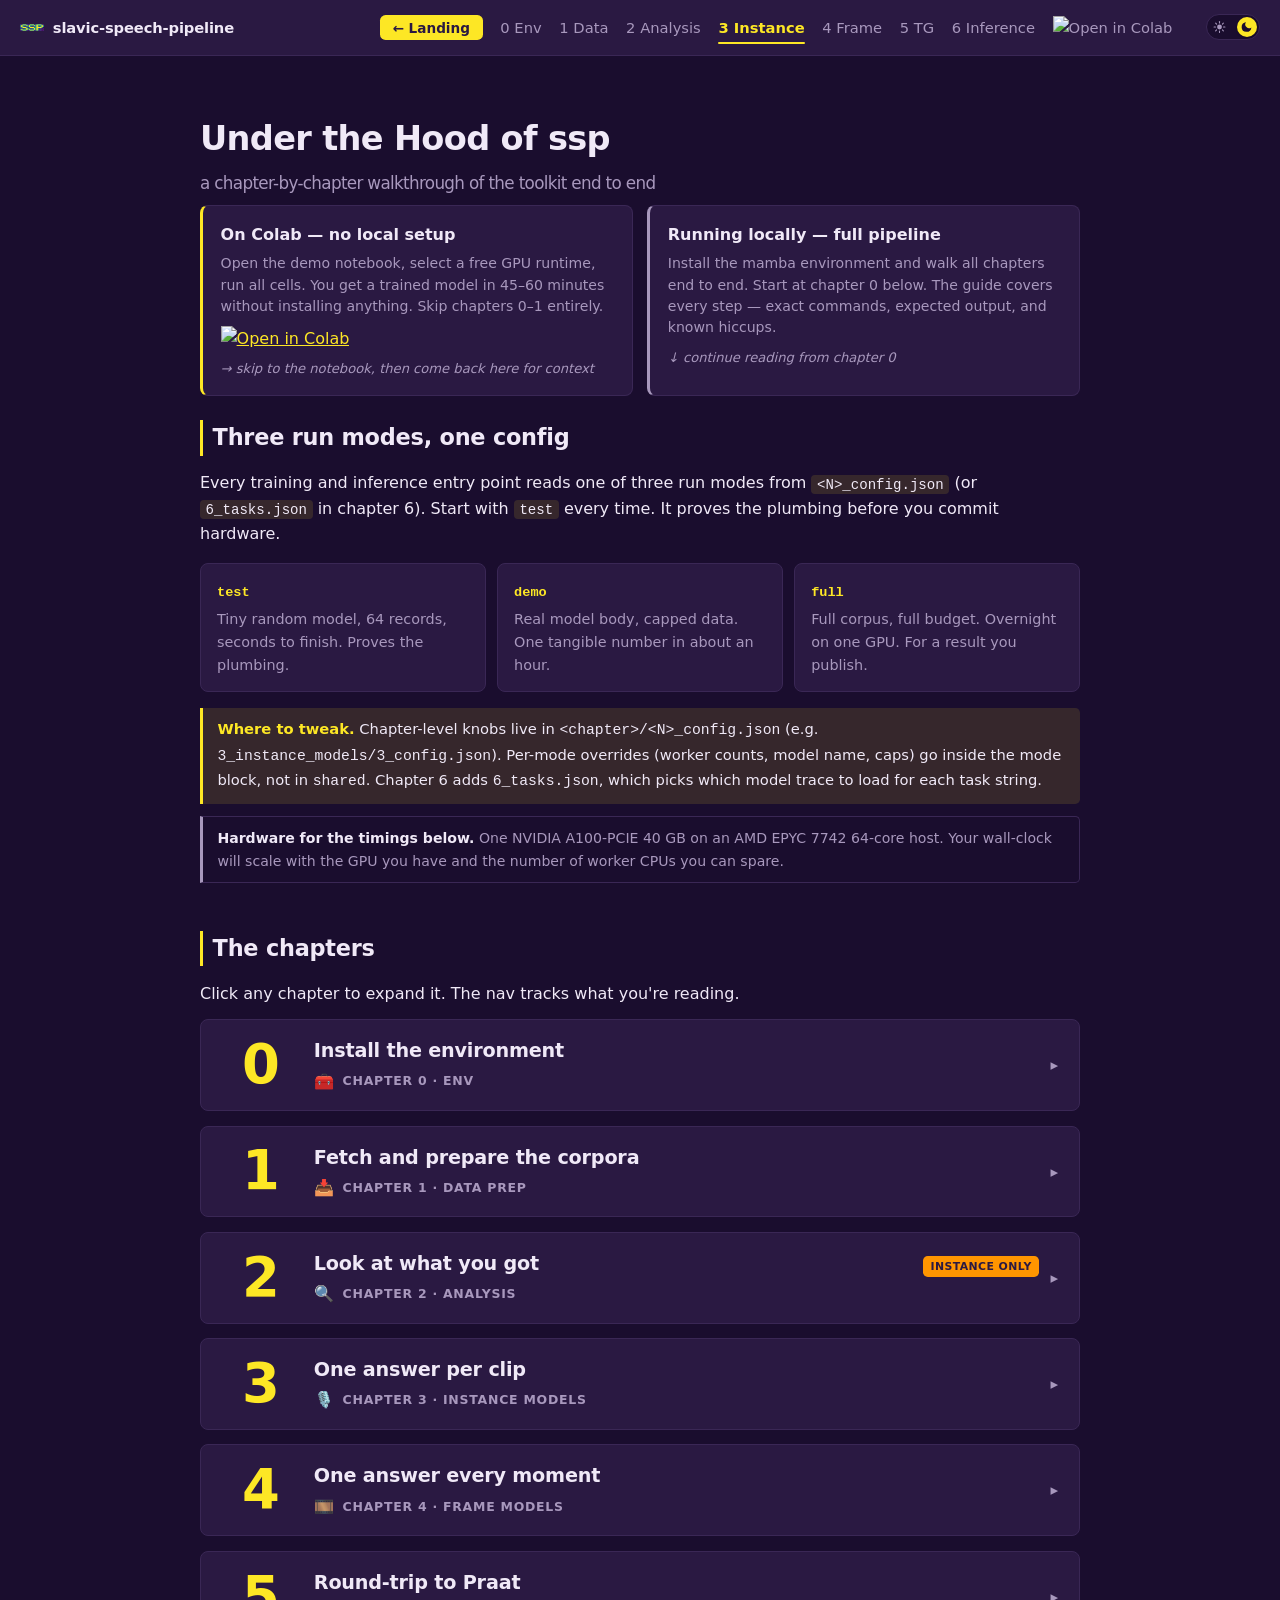
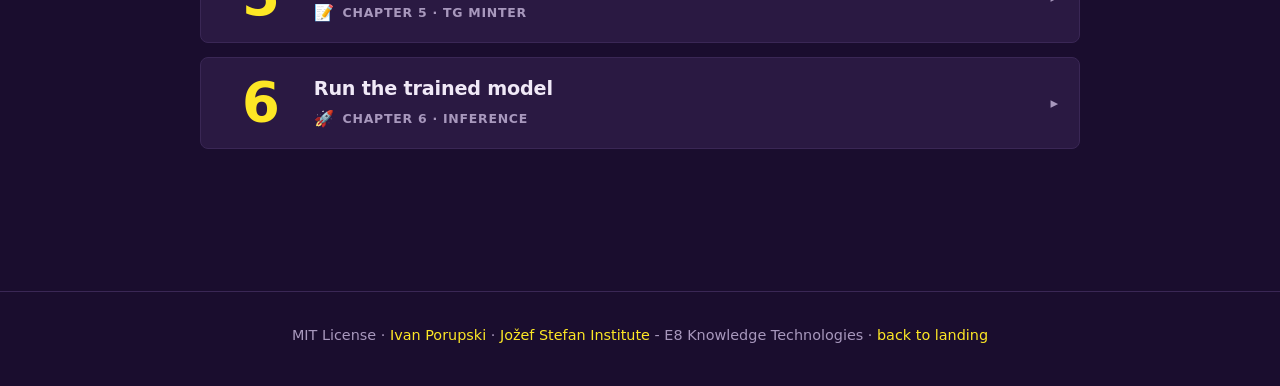
==== commit 227ea27a: "Big polishing round for the webpage." ====
--- a/docs/ssp-guide.html
+++ b/docs/ssp-guide.html
@@ -1,9 +1,10 @@
 <!DOCTYPE html>
-<html lang="en" data-theme="light">
+<html lang="en" data-theme="dark">
 <head>
   <meta charset="utf-8">
   <meta name="viewport" content="width=device-width, initial-scale=1">
   <title>Under the Hood of ssp</title>
+  <link rel="icon" type="image/png" href="img/ssp_logo_v0.png">
   <link rel="stylesheet" href="styles.css">
 </head>
 <body>
@@ -57,6 +58,31 @@
         <span class="subtitle">a chapter-by-chapter walkthrough of the toolkit end to end</span>
       </h1>
 
+      <div class="path-fork">
+        <div class="path-fork-card colab">
+          <h3>On Colab — no local setup</h3>
+          <p>Open the demo notebook, select a free GPU runtime, run all cells.
+          You get a trained model in 45–60 minutes without installing anything.
+          Skip chapters 0–1 entirely.</p>
+          <div class="fork-cta">
+            <a href="https://colab.research.google.com/github/porupski/slavic-speech-pipeline/blob/main/colab_demo/ssp-colab_demo-speaker_id.ipynb"
+               target="_blank" rel="noopener">
+              <img src="https://colab.research.google.com/assets/colab-badge.svg" alt="Open in Colab">
+            </a>
+            <span class="fork-note">→ skip to the notebook, then come back here for context</span>
+          </div>
+        </div>
+        <div class="path-fork-card local">
+          <h3>Running locally — full pipeline</h3>
+          <p>Install the mamba environment and walk all chapters end to end.
+          Start at chapter 0 below. The guide covers every step — exact
+          commands, expected output, and known hiccups.</p>
+          <div class="fork-cta">
+            <span class="fork-note">↓ continue reading from chapter 0</span>
+          </div>
+        </div>
+      </div>
+
       <h2>Three run modes, one config</h2>
       <p>
       Every training and inference entry point reads one of three run modes
@@ -218,6 +244,7 @@
           <div class="chap-head-col">
             <div class="head">
             <h2>Look at what you got</h2>
+            <span class="tag wip">instance only</span>
             </div>
             <div class="chap-meta">
             <span class="icon">🔍</span>
@@ -226,7 +253,8 @@
           </div>
         </summary>
         <div class="chap-body">
-          <p class="goal">Read a canonical JSONL and plot the shape of it.</p>
+          <p class="goal">Read a structured data file (JSONL) and plot the shape of it.
+          Instance shape only — frame-shape analysis is in progress.</p>
 
           <h4>Command</h4>
           <pre><code>jupyter lab 2_data_analysis/20_explore_dataset.ipynb</code></pre>
@@ -335,6 +363,29 @@
   | tee ../runs/33_task_list_$(date +%Y-%m-%d_%H%M%S).log</code></pre>
           <p>Tmux it and walk away.</p>
 
+          <details class="detail-box">
+            <summary>Benchmark splits &amp; run metadata</summary>
+            <div class="detail-body">
+              <table class="guide-table">
+                <thead>
+                  <tr>
+                    <th>Task</th>
+                    <th class="num">Train</th>
+                    <th class="num">Dev</th>
+                    <th class="num">Test</th>
+                  </tr>
+                </thead>
+                <tbody>
+                  <tr><td>Gender (2-class)</td><td class="num">1 000</td><td class="num">2 000</td><td class="num">2 000</td></tr>
+                  <tr><td>Speaker-ID (50-class)</td><td class="num">5 000</td><td class="num">500</td><td class="num">500</td></tr>
+                  <tr><td>Age</td><td class="num">1 200</td><td class="num">1 000</td><td class="num">1 000</td></tr>
+                  <tr><td>Orientation</td><td class="num">2 500</td><td class="num">900</td><td class="num">900</td></tr>
+                </tbody>
+              </table>
+              <p class="detail-meta">GPU: A100 · mode: demo · epochs: 10 · batch: 16 · CNN frozen · total wall-clock: 172 min 9 s · run: 2026-11-04_104138_task_list</p>
+            </div>
+          </details>
+
           <h4>At-a-glance — classification (2 × 2)</h4>
           <p>Same 10-epoch demo budget, same batch size, same ParlaSpeech-HR benchmark v3. w2v2-base runs at lr 1e-5, xls-r-300m at lr 3e-5 (larger model, higher LR).</p>
 
@@ -352,96 +403,128 @@
               <tr>
                 <td>Gender (2-class)</td>
                 <td>wav2vec2-base</td>
-                <td class="num">0.986</td>
-                <td class="num">0.986</td>
-                <td class="num">~25 min</td>
+                <td class="num">0.993</td>
+                <td class="num">0.992</td>
+                <td class="num">~15 min</td>
               </tr>
               <tr>
                 <td>Gender (2-class)</td>
                 <td>xls-r-300m</td>
                 <td class="num">1.000</td>
                 <td class="num">1.000</td>
-                <td class="num">~50 min</td>
+                <td class="num">~25 min</td>
               </tr>
               <tr>
                 <td>Speaker-ID (50-class)</td>
-                <td><span class="accent">wav2vec2-base</span></td>
-                <td class="num accent">0.988</td>
-                <td class="num accent">0.988</td>
-                <td class="num">~30 min</td>
+                <td>wav2vec2-base</td>
+                <td class="num">0.990</td>
+                <td class="num">0.990</td>
+                <td class="num">~25 min</td>
               </tr>
               <tr>
                 <td>Speaker-ID (50-class)</td>
                 <td>xls-r-300m</td>
-                <td class="num">—</td>
-                <td class="num">—</td>
-                <td class="num">—</td>
+                <td class="num">0.964</td>
+                <td class="num">0.964</td>
+                <td class="num">~45 min</td>
               </tr>
             </tbody>
           </table>
 
           <div class="cm-grid">
             <figure>
-              <img src="img/guide_imgs/ch3_cm_gender_w2v2-base.png" alt="Gender CM, wav2vec2-base">
-              <figcaption>Gender · wav2vec2-base · <span class="result">0.986</span></figcaption>
+              <img src="img/guide_imgs/ch3_run_task_list/confusion_matrix_test-gender_base.png"
+                   alt="Gender CM, wav2vec2-base · acc 0.993 · F1 0.992">
+              <figcaption>Gender · wav2vec2-base · <span class="result">F1 0.992</span></figcaption>
             </figure>
             <figure>
-              <img src="img/guide_imgs/ch3_cm_gender_xls-r.png" alt="Gender CM, xls-r-300m">
-              <figcaption>Gender · xls-r-300m · <span class="result">1.000</span></figcaption>
+              <img src="img/guide_imgs/ch3_run_task_list/confusion_matrix_test-gender_xls.png"
+                   alt="Gender CM, xls-r-300m · acc 1.000 · F1 1.000">
+              <figcaption>Gender · xls-r-300m · <span class="result">F1 1.000</span></figcaption>
             </figure>
             <figure>
-              <img src="img/guide_imgs/ch3_cm_speakerid_w2v2-base.png" alt="Speaker-ID CM, wav2vec2-base">
-              <figcaption>Speaker-ID · wav2vec2-base · <span class="result">0.988</span></figcaption>
+              <img src="img/guide_imgs/ch3_run_task_list/confusion_matrix_test-speaker_base.png"
+                   alt="Speaker-ID CM, wav2vec2-base · acc 0.990 · F1 0.990">
+              <figcaption>Speaker-ID · wav2vec2-base · <span class="result">F1 0.990</span></figcaption>
             </figure>
             <figure>
-              <img src="img/guide_imgs/ch3_cm_speakerid_xls-r.png" alt="Speaker-ID CM, xls-r-300m">
-              <figcaption>Speaker-ID · xls-r-300m · <span class="result">—</span></figcaption>
+              <img src="img/guide_imgs/ch3_run_task_list/confusion_matrix_test-speaker_xls.png"
+                   alt="Speaker-ID CM, xls-r-300m · acc 0.964 · F1 0.964">
+              <figcaption>Speaker-ID · xls-r-300m · <span class="result">F1 0.964</span></figcaption>
             </figure>
           </div>
 
           <h4>At-a-glance — regression (2 × 2)</h4>
-          <p>Same four conditions on continuous targets. Reports mean absolute error (lower is better) and Spearman correlation.</p>
+          <p>Same four conditions on continuous targets. Spearman ρ is the selection metric (higher is better). MAE is in real units (years for age, Likert units for orientation).</p>
 
           <table class="guide-table">
             <thead>
               <tr>
                 <th>Task</th>
                 <th>Encoder</th>
+                <th class="num">TEST Spearman ρ</th>
                 <th class="num">TEST MAE</th>
-                <th class="num">TEST Spearman</th>
                 <th class="num">Wall-clock</th>
               </tr>
             </thead>
             <tbody>
-              <tr><td>Age</td><td>wav2vec2-base</td><td class="num">—</td><td class="num">—</td><td class="num">—</td></tr>
-              <tr><td>Age</td><td>xls-r-300m</td><td class="num">—</td><td class="num">—</td><td class="num">—</td></tr>
-              <tr><td>Orientation</td><td>wav2vec2-base</td><td class="num">—</td><td class="num">—</td><td class="num">—</td></tr>
-              <tr><td>Orientation</td><td>xls-r-300m</td><td class="num">—</td><td class="num">—</td><td class="num">—</td></tr>
+              <tr>
+                <td>Age</td>
+                <td>wav2vec2-base</td>
+                <td class="num">0.733</td>
+                <td class="num">7.16 yr</td>
+                <td class="num">~10 min</td>
+              </tr>
+              <tr>
+                <td>Age</td>
+                <td>xls-r-300m</td>
+                <td class="num">0.775</td>
+                <td class="num">6.39 yr</td>
+                <td class="num">~15 min</td>
+              </tr>
+              <tr>
+                <td>Orientation</td>
+                <td>wav2vec2-base</td>
+                <td class="num">0.440</td>
+                <td class="num">0.934</td>
+                <td class="num">~15 min</td>
+              </tr>
+              <tr>
+                <td>Orientation</td>
+                <td>xls-r-300m</td>
+                <td class="num">0.345</td>
+                <td class="num">1.145</td>
+                <td class="num">~25 min</td>
+              </tr>
             </tbody>
           </table>
 
           <div class="cm-grid">
             <figure>
-              <img src="img/guide_imgs/ch3_scatter_age_w2v2-base.png" alt="Age scatter, wav2vec2-base">
-              <figcaption>Age · wav2vec2-base</figcaption>
+              <img src="img/guide_imgs/ch3_run_task_list/scatter_plot-age_base.png"
+                   alt="Age scatter, wav2vec2-base · Spearman 0.733">
+              <figcaption>Age · wav2vec2-base · <span class="result">ρ 0.733</span></figcaption>
             </figure>
             <figure>
-              <img src="img/guide_imgs/ch3_scatter_age_xls-r.png" alt="Age scatter, xls-r-300m">
-              <figcaption>Age · xls-r-300m</figcaption>
+              <img src="img/guide_imgs/ch3_run_task_list/scatter_plot-age_xls.png"
+                   alt="Age scatter, xls-r-300m · Spearman 0.775">
+              <figcaption>Age · xls-r-300m · <span class="result">ρ 0.775</span></figcaption>
             </figure>
             <figure>
-              <img src="img/guide_imgs/ch3_scatter_orientation_w2v2-base.png" alt="Orientation scatter, wav2vec2-base">
-              <figcaption>Orientation · wav2vec2-base</figcaption>
+              <img src="img/guide_imgs/ch3_run_task_list/scatter_plot-orient_base.png"
+                   alt="Orientation scatter, wav2vec2-base · Spearman 0.440">
+              <figcaption>Orientation · wav2vec2-base · <span class="result">ρ 0.440</span></figcaption>
             </figure>
             <figure>
-              <img src="img/guide_imgs/ch3_scatter_orientation_xls-r.png" alt="Orientation scatter, xls-r-300m">
-              <figcaption>Orientation · xls-r-300m</figcaption>
+              <img src="img/guide_imgs/ch3_run_task_list/scatter_plot-orient_xls.png"
+                   alt="Orientation scatter, xls-r-300m · Spearman 0.345">
+              <figcaption>Orientation · xls-r-300m · <span class="result">ρ 0.345</span></figcaption>
             </figure>
           </div>
 
           <p>
-          The numbers above come from one hyperparameter choice per model
-          family at demo budget. Learning rate, batch size, epoch count, and
+          The numbers above come from one hyperparameter choice per model family
+          at demo budget (10 epochs, batch 16). Learning rate, epoch count, and
           feature-encoder freezing all move them — tune via <code>TASKS</code>
           and compare the resulting CSV.
           </p>
@@ -702,7 +785,7 @@
   </main>
 
   <footer>
-    <p>MIT · <a href="https://porupski.github.io/cv/">Ivan Porupski</a> · <a href="https://www.ijs.si/">Jožef Stefan Institute</a> · <a href="index.html">back to landing</a></p>
+    <p>MIT License · <a href="https://porupski.github.io/cv/">Ivan Porupski</a> · <a href="https://www.ijs.si/">Jožef Stefan Institute</a> - E8 Knowledge Technologies · <a href="index.html">back to landing</a></p>
   </footer>
 
   <script>
@@ -717,7 +800,7 @@
     (function init() {
       let saved = null;
       try { saved = localStorage.getItem(KEY); } catch (_) {}
-      applyTheme(saved === 'dark' ? 'dark' : 'light');
+      applyTheme(saved || 'dark');
     })();
 
     /* ───────── scrollspy — highlight the chapter the user is on ───────── */
--- a/docs/styles.css
+++ b/docs/styles.css
@@ -169,7 +169,7 @@
   margin-top: 0.1rem;
 }
 h3 { font-size: 1.08rem; margin: 1.1rem 0 0.4rem; }
-h4 { font-size: 0.92rem; margin: 0.9rem 0 0.3rem; color: var(--fg-muted); text-transform: uppercase; letter-spacing: 0.05em; }
+h4 { font-size: 1.1rem; margin: 1.1rem 0 0.35rem; color: var(--fg); text-transform: uppercase; letter-spacing: 0.05em; }
 p { margin-bottom: 0.8rem; }
 a { color: var(--accent); }
 ul.plain { list-style: disc; margin: 0.2rem 0 0.9rem 1.3rem; }
@@ -601,6 +601,15 @@
   margin: 0;
   background: transparent;
 }
+.resource-note {
+  font-size: 0.85rem;
+  color: var(--fg-muted);
+  background: var(--bg-secondary);
+  border-left: 3px solid var(--accent);
+  padding: 0.75rem 1rem;
+  margin-top: 0.75rem;
+  border-radius: 4px;
+}
 
 /* related papers collapsible */
 details.related-papers { margin-top: 0.4rem; }
@@ -848,7 +857,9 @@
 }
 .cm-grid img {
   max-width: 100%;
+  max-height: 240px;
   height: auto;
+  object-fit: contain;
   display: block;
 }
 
@@ -879,6 +890,137 @@
 }
 .guide-table .accent { color: var(--accent); font-weight: 700; }
 
+/* ──────────────────── landing · get-started CTA split ──────────────────── */
+.cta-split {
+  display: grid;
+  grid-template-columns: 1fr 1fr;
+  gap: 1rem;
+  margin-top: 1rem;
+}
+@media (max-width: 680px) {
+  .cta-split { grid-template-columns: 1fr; }
+}
+.cta-col {
+  background: var(--bg-alt);
+  border: 1px solid var(--border);
+  border-radius: 0.5rem;
+  padding: 1.2rem 1.3rem;
+  display: flex;
+  flex-direction: column;
+  gap: 0.75rem;
+}
+.cta-col.colab-side { border-left: 3px solid var(--accent); }
+.cta-col.local-side { border-left: 3px solid var(--fg-muted); }
+.cta-col h3 { margin: 0; font-size: 1.05rem; }
+.cta-col .cta-desc {
+  margin: 0;
+  font-size: 0.88rem;
+  color: var(--fg-muted);
+  line-height: 1.5;
+}
+.cta-tag {
+  font-size: 0.72rem;
+  font-weight: 700;
+  color: var(--fg-muted);
+  letter-spacing: 0.04em;
+  text-transform: uppercase;
+}
+.colab-badge-big { height: 32px; display: block; }
+.cta-preview {
+  border-radius: 0.35rem;
+  border: 1px solid var(--border);
+  background: var(--bg);
+  flex: 1;
+  display: flex;
+  align-items: center;
+  justify-content: center;
+  padding: 0.5rem;
+  min-height: 120px;
+  overflow: hidden;
+}
+.cta-preview img {
+  max-width: 100%;
+  max-height: 160px;
+  object-fit: contain;
+  display: block;
+  margin: 0 auto;
+}
+.cta-col pre { margin: 0; }
+.cta-guide-link {
+  display: inline-flex;
+  align-items: center;
+  gap: 0.4rem;
+  font-weight: 600;
+  font-size: 0.95rem;
+  color: var(--accent);
+  text-decoration: none;
+}
+.cta-guide-link:hover { opacity: 0.8; }
+
+/* ──────────────────── guide · path fork (which path selector) ──────────────────── */
+.path-fork {
+  display: grid;
+  grid-template-columns: 1fr 1fr;
+  gap: 0.9rem;
+  margin: 0 0 1.5rem;
+}
+@media (max-width: 600px) {
+  .path-fork { grid-template-columns: 1fr; }
+}
+.path-fork-card {
+  background: var(--bg-alt);
+  border: 1px solid var(--border);
+  border-radius: 0.5rem;
+  padding: 1rem 1.1rem;
+}
+.path-fork-card.colab { border-left: 3px solid var(--accent); }
+.path-fork-card.local { border-left: 3px solid var(--fg-muted); }
+.path-fork-card h3 { margin: 0 0 0.35rem; font-size: 1rem; }
+.path-fork-card p { margin: 0 0 0.6rem; font-size: 0.88rem; color: var(--fg-muted); line-height: 1.5; }
+.path-fork-card .fork-cta {
+  margin-top: 0.4rem;
+  display: flex;
+  align-items: center;
+  gap: 0.6rem;
+  flex-wrap: wrap;
+}
+.path-fork-card .fork-cta img { height: 22px; display: block; }
+.path-fork-card .fork-note { font-size: 0.82rem; color: var(--fg-muted); font-style: italic; }
+
+/* ──────────────────── detail-box (collapsible metadata) ──────────────────── */
+details.detail-box {
+  background: var(--bg-alt);
+  border: 1px solid var(--border);
+  border-radius: 0.45rem;
+  margin: 1rem 0;
+}
+details.detail-box summary {
+  cursor: pointer;
+  padding: 0.65rem 1rem;
+  font-size: 0.88rem;
+  font-weight: 600;
+  color: var(--fg-muted);
+  letter-spacing: 0.03em;
+  list-style: none;
+  user-select: none;
+}
+details.detail-box summary::-webkit-details-marker { display: none; }
+details.detail-box summary::before {
+  content: "▸ ";
+  font-size: 0.75em;
+  opacity: 0.7;
+}
+details.detail-box[open] summary::before { content: "▾ "; }
+details.detail-box .detail-body {
+  padding: 0 1rem 0.9rem;
+}
+.detail-meta {
+  margin-top: 0.6rem;
+  font-size: 0.82rem;
+  color: var(--fg-muted);
+  line-height: 1.6;
+}
+
 /* ──────────────────── footer ──────────────────── */
 footer {
   margin-top: 4rem;
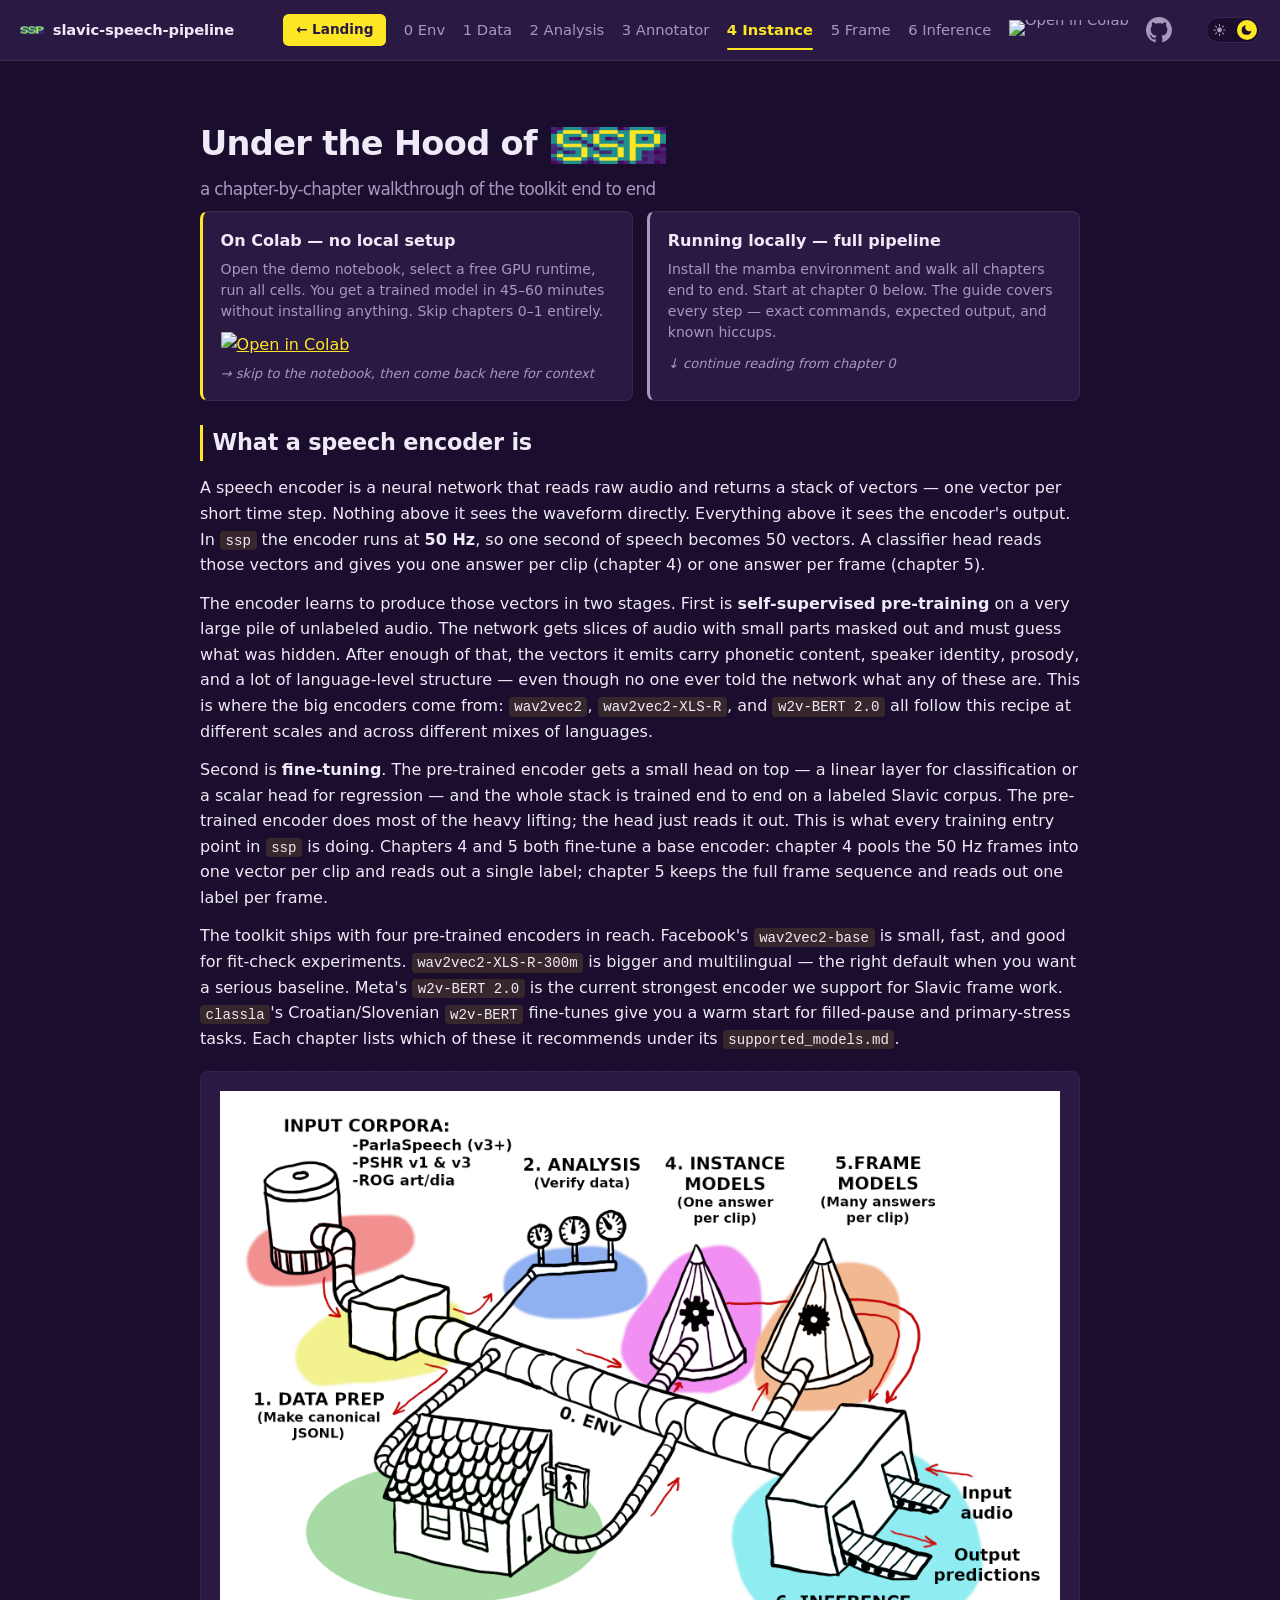
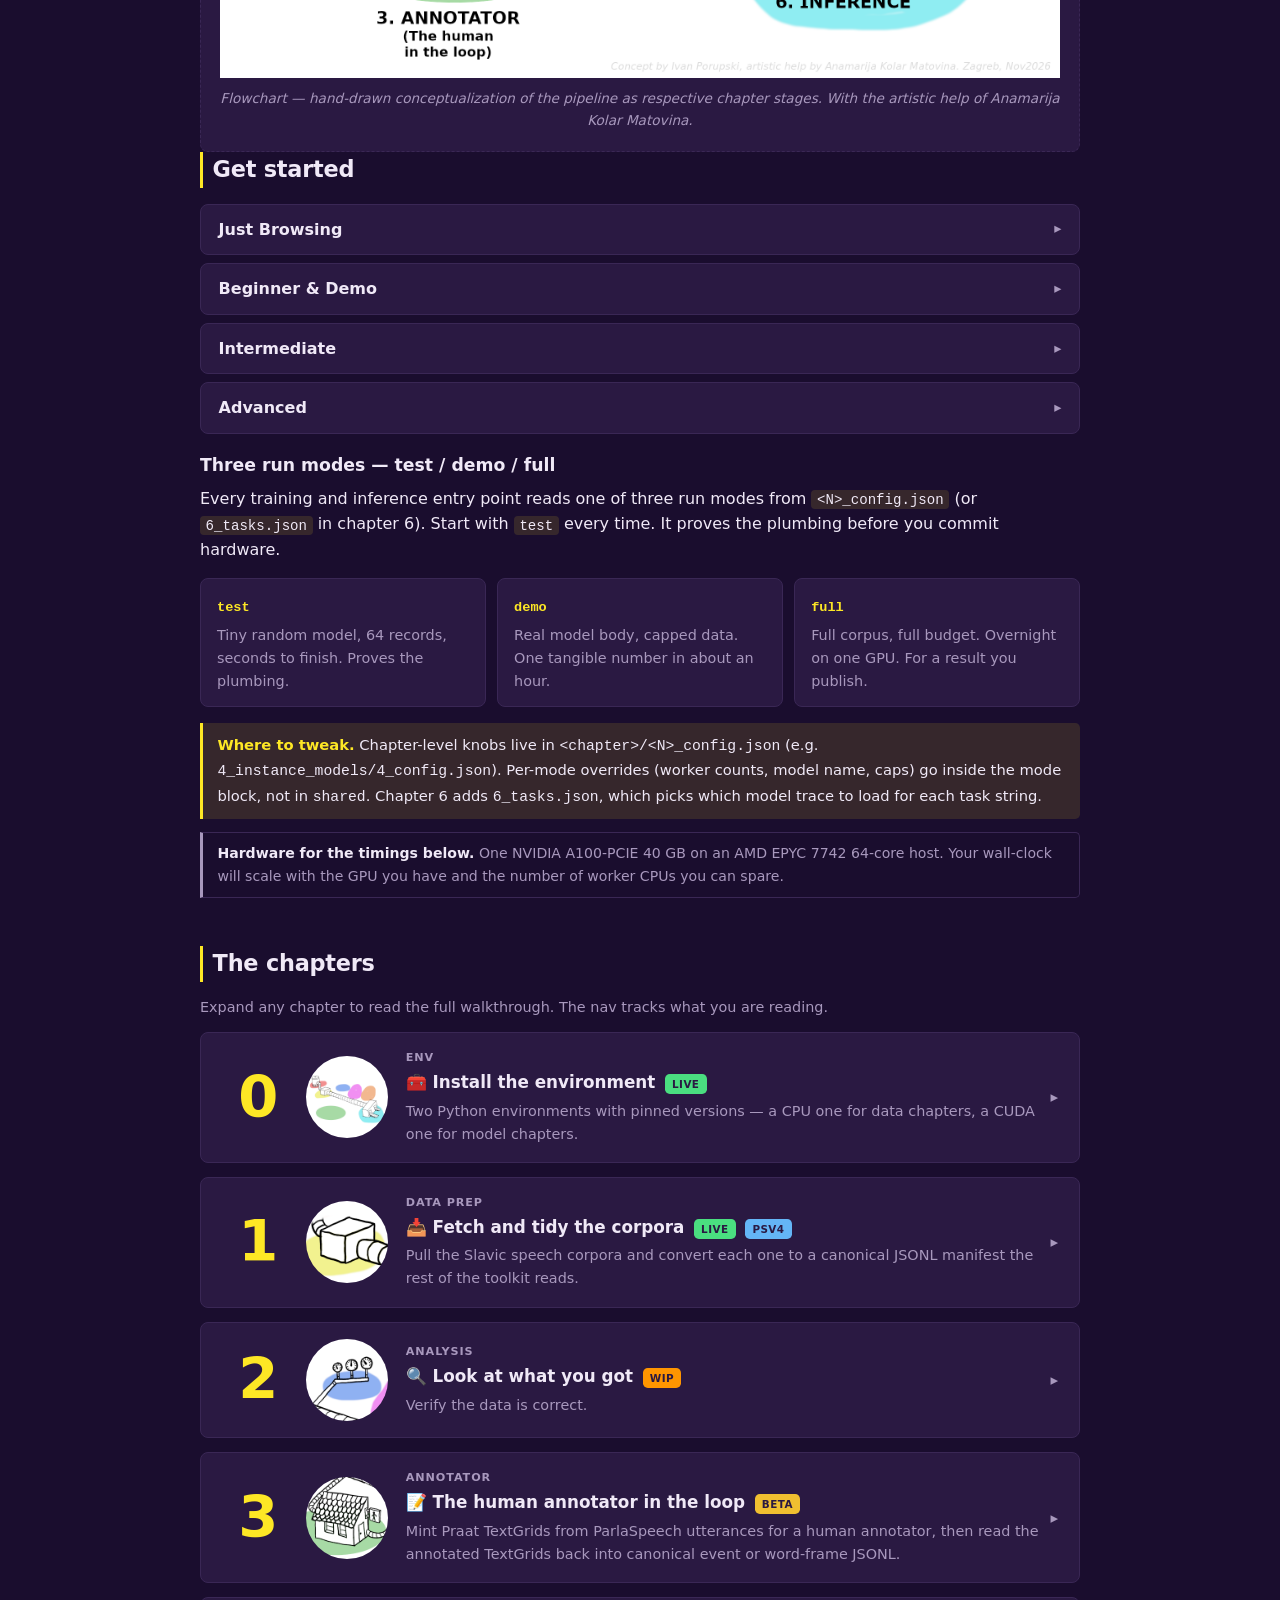
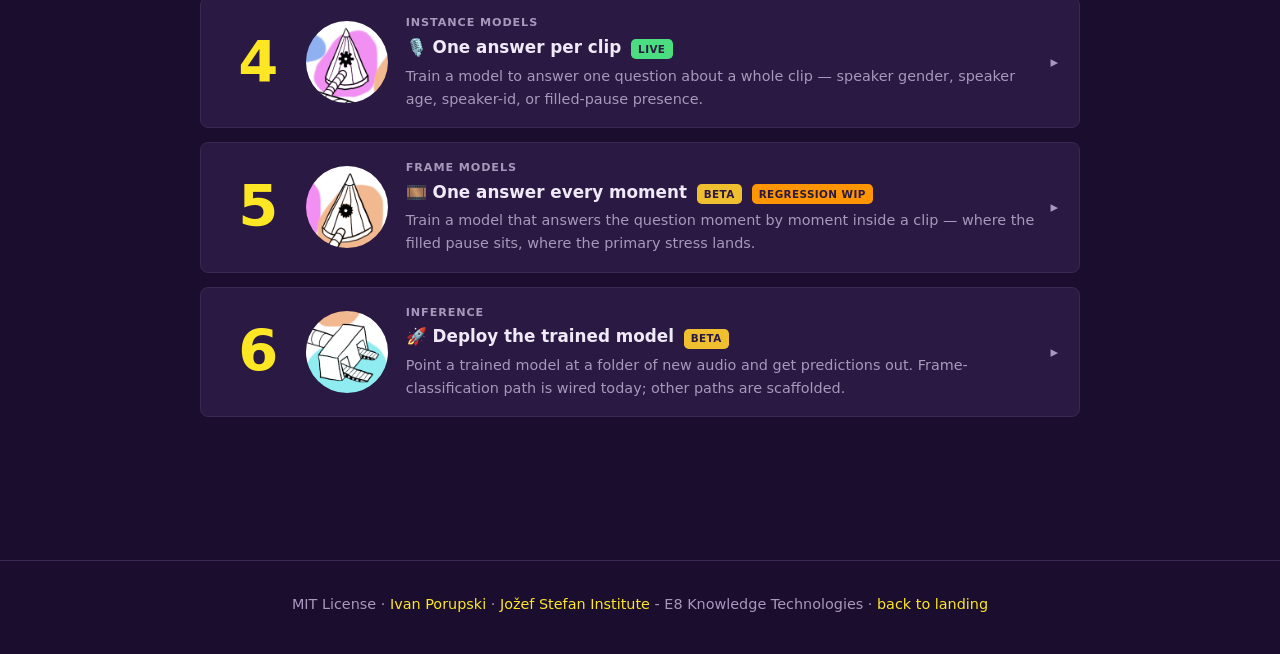
==== commit 4b985d2d: "Massive page overhaul! Lots of polishes and updates." ====
--- a/docs/ssp-guide.html
+++ b/docs/ssp-guide.html
@@ -18,9 +18,9 @@
       <li><a href="#ch0">0 Env</a></li>
       <li><a href="#ch1">1 Data</a></li>
       <li><a href="#ch2">2 Analysis</a></li>
-      <li><a href="#ch3">3 Instance</a></li>
-      <li><a href="#ch4">4 Frame</a></li>
-      <li><a href="#ch5">5 TG</a></li>
+      <li><a href="#ch3">3 Annotator</a></li>
+      <li><a href="#ch4">4 Instance</a></li>
+      <li><a href="#ch5">5 Frame</a></li>
       <li><a href="#ch6">6 Inference</a></li>
       <li>
         <a class="colab-nav"
@@ -28,6 +28,16 @@
            target="_blank" rel="noopener"
            title="Open the demo in Colab">
           <img src="https://colab.research.google.com/assets/colab-badge.svg" alt="Open in Colab">
+        </a>
+      </li>
+      <li>
+        <a class="github-nav"
+           href="https://github.com/porupski/slavic-speech-pipeline"
+           target="_blank" rel="noopener"
+           title="View on GitHub" aria-label="GitHub repository">
+          <svg class="github-icon" viewBox="0 0 16 16" fill="currentColor" aria-hidden="true">
+            <path d="M8 0C3.58 0 0 3.58 0 8c0 3.54 2.29 6.53 5.47 7.59.4.07.55-.17.55-.38 0-.19-.01-.82-.01-1.49-2.01.37-2.53-.49-2.69-.94-.09-.23-.48-.94-.82-1.13-.28-.15-.68-.52-.01-.53.63-.01 1.08.58 1.23.82.72 1.21 1.87.87 2.33.66.07-.52.28-.87.51-1.07-1.78-.2-3.64-.89-3.64-3.95 0-.87.31-1.59.82-2.15-.08-.2-.36-1.02.08-2.12 0 0 .67-.21 2.2.82.64-.18 1.32-.27 2-.27.68 0 1.36.09 2 .27 1.53-1.04 2.2-.82 2.2-.82.44 1.1.16 1.92.08 2.12.51.56.82 1.27.82 2.15 0 3.07-1.87 3.75-3.65 3.95.29.25.54.73.54 1.48 0 1.07-.01 1.93-.01 2.2 0 .21.15.46.55.38A8.013 8.013 0 0016 8c0-4.42-3.58-8-8-8z"/>
+          </svg>
         </a>
       </li>
     </ul>
@@ -54,7 +64,7 @@
 
   <main>
     <section id="intro">
-      <h1>Under the Hood of ssp
+      <h1>Under the Hood of <img class="inline-logo" src="img/ssp_logo_v0.png" alt="ssp">
         <span class="subtitle">a chapter-by-chapter walkthrough of the toolkit end to end</span>
       </h1>
 
@@ -83,12 +93,161 @@
         </div>
       </div>
 
-      <h2>Three run modes, one config</h2>
+      <h2>What a speech encoder is</h2>
       <p>
-      Every training and inference entry point reads one of three run modes
-      from <code>&lt;N&gt;_config.json</code> (or <code>6_tasks.json</code> in
-      chapter 6). Start with <code>test</code> every time. It proves the
-      plumbing before you commit hardware.
+      A speech encoder is a neural network that reads raw audio and returns a
+      stack of vectors — one vector per short time step. Nothing above it sees
+      the waveform directly. Everything above it sees the encoder's output.
+      In <code>ssp</code> the encoder runs at <strong>50 Hz</strong>, so one
+      second of speech becomes 50 vectors. A classifier head reads those
+      vectors and gives you one answer per clip (chapter 4) or one answer per
+      frame (chapter 5).
+      </p>
+      <p>
+      The encoder learns to produce those vectors in two stages. First is
+      <strong>self-supervised pre-training</strong> on a very large pile of
+      unlabeled audio. The network gets slices of audio with small parts
+      masked out and must guess what was hidden. After enough of that, the
+      vectors it emits carry phonetic content, speaker identity, prosody,
+      and a lot of language-level structure — even though no one ever told
+      the network what any of these are. This is where the big encoders come
+      from: <code>wav2vec2</code>, <code>wav2vec2-XLS-R</code>, and
+      <code>w2v-BERT 2.0</code> all follow this recipe at different scales
+      and across different mixes of languages.
+      </p>
+      <p>
+      Second is <strong>fine-tuning</strong>. The pre-trained encoder gets a
+      small head on top — a linear layer for classification or a scalar head
+      for regression — and the whole stack is trained end to end on a
+      labeled Slavic corpus. The pre-trained encoder does most of the heavy
+      lifting; the head just reads it out. This is what every training entry
+      point in <code>ssp</code> is doing. Chapters 4 and 5 both fine-tune a
+      base encoder: chapter 4 pools the 50 Hz frames into one vector per
+      clip and reads out a single label; chapter 5 keeps the full frame
+      sequence and reads out one label per frame.
+      </p>
+      <p>
+      The toolkit ships with four pre-trained encoders in reach. Facebook's
+      <code>wav2vec2-base</code> is small, fast, and good for fit-check
+      experiments. <code>wav2vec2-XLS-R-300m</code> is bigger and multilingual
+      — the right default when you want a serious baseline. Meta's
+      <code>w2v-BERT 2.0</code> is the current strongest encoder we support
+      for Slavic frame work. <code>classla</code>'s Croatian/Slovenian
+      <code>w2v-BERT</code> fine-tunes give you a warm start for filled-pause
+      and primary-stress tasks. Each chapter lists which of these it
+      recommends under its <code>supported_models.md</code>.
+      </p>
+
+      <figure class="flowchart">
+        <img src="img/schema_pipeline_v2.png" alt="End-to-end flowchart of the slavic-speech-pipeline. With the artistic help of Anamarija Kolar Matovina.">
+        <figcaption>Flowchart — hand-drawn conceptualization of the pipeline as respective chapter stages. With the artistic help of Anamarija Kolar Matovina.</figcaption>
+      </figure>
+
+      <h2>Get started</h2>
+      <div class="audience-cards">
+
+        <details class="audience-card">
+          <summary>
+            <span class="audience-label">Just Browsing</span>
+          </summary>
+          <div class="audience-body">
+            <p>Browse as much as you like. If the research or the approach caught your interest, that is great! Enjoy your stay.</p>
+          </div>
+        </details>
+
+        <details class="audience-card">
+          <summary>
+            <span class="audience-label">Beginner &amp; Demo</span>
+          </summary>
+          <div class="audience-body">
+            <p>Start with the interactive demo. No local setup required. Open the notebook, select a free GPU runtime, and run all cells — you get a trained classification model in one session. Skip chapters 0–1 entirely.</p>
+            <p>The demo covers <strong>speaker gender (binary)</strong> and <strong>speaker identification (50 speakers)</strong>:</p>
+            <div class="preface-colab">
+              <a href="https://colab.research.google.com/github/porupski/slavic-speech-pipeline/blob/main/colab_demo/ssp-colab_demo-speaker_id.ipynb"
+                 target="_blank" rel="noopener">
+                <img class="colab-badge-inline" src="https://colab.research.google.com/assets/colab-badge.svg" alt="Open in Colab">
+              </a>
+            </div>
+            <p>Frame classification demo — coming soon (WIP).</p>
+          </div>
+        </details>
+
+        <details class="audience-card">
+          <summary>
+            <span class="audience-label">Intermediate</span>
+          </summary>
+          <div class="audience-body">
+            <p class="card-first-links"><a href="https://github.com/porupski/slavic-speech-pipeline" target="_blank" rel="noopener">GitHub repo</a></p>
+            <p>Walk the notebooks step by step. Understand how the pipeline works, edit the config, and set up your own task list with models from the ParlaSpeech benchmark or ParlaSpeech v4.</p>
+            <ul class="file-list">
+              <li><span class="ch-label">Ch 0</span> <code>0_env_setup/</code> — environment setup, start here</li>
+              <li><span class="ch-label">Ch 1</span>
+                <ul>
+                  <li><code>1_data_prep/10_download_data_clarin.ipynb</code></li>
+                  <li><code>1_data_prep/11c_prep_parlaspeech.ipynb</code></li>
+                  <li><code>1_data_prep/11e_get_prep_parlaspeech_benchmark_v3.ipynb</code></li>
+                </ul>
+              </li>
+              <li><span class="ch-label">Ch 2</span> WIP</li>
+              <li><span class="ch-label">Ch 4</span>
+                <ul>
+                  <li><code>4_instance_models/41_train_instance_classification.ipynb</code></li>
+                  <li><code>4_instance_models/42_train_instance_regression.ipynb</code></li>
+                </ul>
+              </li>
+              <li><span class="ch-label">Ch 5</span> <code>5_frame_models/51_train_frame_classification.ipynb</code></li>
+              <li><span class="ch-label">Ch 6</span> WIP</li>
+            </ul>
+          </div>
+        </details>
+
+        <details class="audience-card">
+          <summary>
+            <span class="audience-label">Advanced</span>
+          </summary>
+          <div class="audience-body">
+            <p class="card-first-links"><a href="https://github.com/porupski/slavic-speech-pipeline" target="_blank" rel="noopener">GitHub repo</a></p>
+            <p>Add custom datasets, register your own models, and run everything headless from the command line.</p>
+
+            <p><strong>Add custom hosted data (Ch 1):</strong></p>
+            <ul class="file-list">
+              <li><code>1_data_prep/10a_dataset_registry.json</code></li>
+              <li><code>1_data_prep/10_download_data_clarin.py</code></li>
+              <li><code>1_data_prep/11c_prep_parlaspeech.py</code></li>
+              <li><code>1_data_prep/11e_get_prep_parlaspeech_benchmark_v3.py</code></li>
+            </ul>
+
+            <p>Ch 2 — WIP. Ch 3 — WIP but functional for filled pauses and primary stress; more involved to use at this stage.</p>
+
+            <p><strong>Add custom models (Ch 4):</strong></p>
+            <ul class="file-list">
+              <li><code>4_instance_models/supported_models.md</code></li>
+            </ul>
+
+            <p><strong>Headless runners (Ch 4):</strong></p>
+            <ul class="file-list">
+              <li><code>4_instance_models/run_41_classification.py</code></li>
+              <li><code>4_instance_models/run_42_regression.py</code></li>
+              <li><code>4_instance_models/43_run_task_list.py</code></li>
+            </ul>
+
+            <p><strong>Frame models (Ch 5 — WIP but functional):</strong></p>
+            <ul class="file-list">
+              <li><code>5_frame_models/supported_models.md</code></li>
+              <li><code>5_frame_models/run_51_classification.py</code></li>
+              <li><code>5_frame_models/53_run_task_list.py</code></li>
+            </ul>
+          </div>
+        </details>
+
+      </div>
+
+      <h3>Three run modes — test / demo / full</h3>
+      <p>
+        Every training and inference entry point reads one of three run modes
+        from <code>&lt;N&gt;_config.json</code> (or <code>6_tasks.json</code> in
+        chapter 6). Start with <code>test</code> every time. It proves the
+        plumbing before you commit hardware.
       </p>
       <div class="modes">
         <div class="mode">
@@ -107,12 +266,11 @@
       <div class="tweak">
         <strong>Where to tweak.</strong> Chapter-level knobs live in
         <code>&lt;chapter&gt;/&lt;N&gt;_config.json</code> (e.g.
-        <code>3_instance_models/3_config.json</code>). Per-mode overrides
+        <code>4_instance_models/4_config.json</code>). Per-mode overrides
         (worker counts, model name, caps) go inside the mode block, not in
         <code>shared</code>. Chapter 6 adds <code>6_tasks.json</code>, which
         picks which model trace to load for each task string.
       </div>
-
       <div class="hardware-note">
         <strong>Hardware for the timings below.</strong>
         One NVIDIA A100-PCIE 40 GB on an AMD EPYC 7742 64-core host. Your
@@ -123,20 +281,22 @@
 
     <section id="chapters-walkthrough">
       <h2>The chapters</h2>
-      <p>Click any chapter to expand it. The nav tracks what you're reading.</p>
+      <p style="margin-top:0.4rem;color:var(--fg-muted);font-size:0.9rem;">Expand any chapter to read the full walkthrough. The nav tracks what you are reading.</p>
 
       <!-- ──────────────────── CHAPTER 0 ──────────────────── -->
       <details id="ch0" class="walkthrough-chapter">
         <summary>
-          <span class="chap-num-big">0</span>
-          <div class="chap-head-col">
+          <div class="chap-id">
+            <span class="num">0</span>
+            <img class="chap-icon" src="img/chapter_imgs/0_env_icon.png" alt="" width="200" height="200" loading="lazy">
+          </div>
+          <div class="body">
+            <span class="kicker">ENV</span>
             <div class="head">
-            <h2>Install the environment</h2>
+              <span class="title">🧰 Install the environment</span>
+              <span class="badge live">live</span>
             </div>
-            <div class="chap-meta">
-            <span class="icon">🧰</span>
-            <span class="chap-num">CHAPTER 0 · ENV</span>
-            </div>
+            <p>Two Python environments with pinned versions — a CPU one for data chapters, a CUDA one for model chapters.</p>
           </div>
         </summary>
         <div class="chap-body">
@@ -164,21 +324,28 @@
             <img src="img/guide_imgs/0ssp_0env_made.png" alt="Terminal output after a successful env build">
             <figcaption>End of a successful <code>setup_env_cuda.sh</code> run.</figcaption>
           </figure>
+
+          <div class="hiccup">
+            <strong>Windows (WIP).</strong> The setup scripts are <code>bash</code> scripts. Run them under <strong>Git Bash</strong> (from Git for Windows), not PowerShell or CMD. Before running the script you need to: (1) enable long file paths in the registry (<code>LongPathsEnabled = 1</code>), (2) add Miniforge to your Git Bash <code>PATH</code> via <code>~/.bashrc</code>, and (3) run Git Bash as Administrator. Full steps in <code>0_env_setup/README.md § Windows users</code>. Developed and tested on Linux only — treat this as a community-tested starting point, not official support.
+          </div>
         </div>
       </details>
 
       <!-- ──────────────────── CHAPTER 1 ──────────────────── -->
       <details id="ch1" class="walkthrough-chapter">
         <summary>
-          <span class="chap-num-big">1</span>
-          <div class="chap-head-col">
+          <div class="chap-id">
+            <span class="num">1</span>
+            <img class="chap-icon" src="img/chapter_imgs/1_data_icon.png" alt="" width="200" height="200" loading="lazy">
+          </div>
+          <div class="body">
+            <span class="kicker">DATA PREP</span>
             <div class="head">
-            <h2>Fetch and prepare the corpora</h2>
+              <span class="title">📥 Fetch and tidy the corpora</span>
+              <span class="badge live">live</span>
+              <span class="badge corpus">PSv4</span>
             </div>
-            <div class="chap-meta">
-            <span class="icon">📥</span>
-            <span class="chap-num">CHAPTER 1 · DATA PREP</span>
-            </div>
+            <p>Pull the Slavic speech corpora and convert each one to a canonical JSONL manifest the rest of the toolkit reads.</p>
           </div>
         </summary>
         <div class="chap-body">
@@ -234,22 +401,78 @@
             <img src="img/guide_imgs/1ssp_1data_ps-demo.png" alt="ParlaSpeech-HR downloaded and folder structure sanity check">
             <figcaption>ParlaSpeech-HR downloaded — folder tree for sanity.</figcaption>
           </figure>
+
+          <h4>Expected output — full ParlaSpeech prep (all four languages)</h4>
+          <p>
+          <code>11c_prep_parlaspeech</code> emits three JSONL types: utterance-level
+          instance records, utterance-level frame records (50 Hz label sequences for
+          filled-pause detection), and word-level frame records (50 Hz for primary
+          stress, HR and RS only). The counts below are from a full run on CPU.
+          </p>
+
+          <table class="guide-table">
+            <thead>
+              <tr>
+                <th>Language</th>
+                <th class="num">utterance_instance</th>
+                <th class="num">utterance_frame</th>
+                <th class="num">word_frame</th>
+                <th class="num">Wall-clock</th>
+              </tr>
+            </thead>
+            <tbody>
+              <tr>
+                <td>HR</td>
+                <td class="num">922 676</td>
+                <td class="num">881 235</td>
+                <td class="num">11 341 813</td>
+                <td class="num">~25 min</td>
+              </tr>
+              <tr>
+                <td>RS</td>
+                <td class="num">290 778</td>
+                <td class="num">280 260</td>
+                <td class="num">1 998 020</td>
+                <td class="num">~5 min</td>
+              </tr>
+              <tr>
+                <td>PL</td>
+                <td class="num">535 465</td>
+                <td class="num">531 731</td>
+                <td class="num">—</td>
+                <td class="num">~5 min</td>
+              </tr>
+              <tr>
+                <td>CZ</td>
+                <td class="num">717 675</td>
+                <td class="num">712 321</td>
+                <td class="num">—</td>
+                <td class="num">~7 min</td>
+              </tr>
+            </tbody>
+          </table>
+          <p>
+          Total ~41 min on CPU only. Word-frame records are primary-stress
+          annotations and are only available for HR and RS. PL and CZ have no
+          primary-stress annotation layer.
+          </p>
         </div>
       </details>
 
       <!-- ──────────────────── CHAPTER 2 ──────────────────── -->
       <details id="ch2" class="walkthrough-chapter">
         <summary>
-          <span class="chap-num-big">2</span>
-          <div class="chap-head-col">
+          <div class="chap-id">
+            <span class="num">2</span>
+            <img class="chap-icon" src="img/chapter_imgs/2_analysis_icon.png" alt="" width="200" height="200" loading="lazy">
+          </div>
+          <div class="body">
+            <span class="kicker">ANALYSIS</span>
             <div class="head">
-            <h2>Look at what you got</h2>
-            <span class="tag wip">instance only</span>
+              <span class="title">🔍 Look at what you got</span>
+              <span class="badge wip">wip</span>
             </div>
-            <div class="chap-meta">
-            <span class="icon">🔍</span>
-            <span class="chap-num">CHAPTER 2 · ANALYSIS</span>
-            </div>
+            <p>Verify the data is correct.</p>
           </div>
         </summary>
         <div class="chap-body">
@@ -274,18 +497,68 @@
         </div>
       </details>
 
-      <!-- ──────────────────── CHAPTER 3 ──────────────────── -->
+      <!-- ──────────────────── CHAPTER 3 — ANNOTATOR ──────────────────── -->
       <details id="ch3" class="walkthrough-chapter">
         <summary>
-          <span class="chap-num-big">3</span>
-          <div class="chap-head-col">
+          <div class="chap-id">
+            <span class="num">3</span>
+            <img class="chap-icon" src="img/chapter_imgs/3_annotator_icon.png" alt="" width="200" height="200" loading="lazy">
+          </div>
+          <div class="body">
+            <span class="kicker">ANNOTATOR</span>
             <div class="head">
-            <h2>One answer per clip</h2>
+              <span class="title">📝 The human annotator in the loop</span>
+              <span class="badge beta">beta</span>
             </div>
-            <div class="chap-meta">
-            <span class="icon">🎙️</span>
-            <span class="chap-num">CHAPTER 3 · INSTANCE MODELS</span>
+            <p>Mint Praat TextGrids from ParlaSpeech utterances for a human annotator, then read the annotated TextGrids back into canonical event or word-frame JSONL.</p>
+          </div>
+        </summary>
+        <div class="chap-body">
+          <p class="goal">Export clips to TextGrid, hand them to a human, read the annotated TextGrids back into canonical JSONL.</p>
+
+          <div class="tweak">
+            <strong>Where to tweak.</strong> The TG I/O is CPU-only. No
+            chapter config — paths live at the top of each notebook. For
+            stats on the annotation batch, see
+            <code>32_annotation_stats.ipynb</code>.
+          </div>
+
+          <h4>Command — mint a batch</h4>
+          <pre><code>jupyter lab 3_annotator/31b_mint_fp_annotation_set.ipynb</code></pre>
+          <p>
+          Pick a source JSONL and a batch size at the top of the notebook. The
+          output is one TextGrid per clip plus a <code>batch.json</code> that
+          tracks which clips belong to which annotator.
+          </p>
+
+          <h4>Command — read annotated TextGrids back</h4>
+          <pre><code>python 3_annotator/33_tg_to_jsonl.py              # filled-pause annotations → event-instance JSONL (chapter 4)
+python 3_annotator/34_stress_tg_to_jsonl.py       # primary-stress annotations → word-frame JSONL (chapter 5)</code></pre>
+          <p>
+          Each script walks the TextGrid folder and emits a canonical JSONL
+          that the training chapters can read. Filled-pause annotations feed
+          the instance task in chapter 4; primary-stress annotations feed the
+          frame task in chapter 5.
+          </p>
+
+          <div class="screenshot">[ screenshot slot — minted TG opened in Praat ]</div>
+        </div>
+      </details>
+
+      <!-- ──────────────────── CHAPTER 4 — INSTANCE MODELS ──────────────────── -->
+      <details id="ch4" class="walkthrough-chapter">
+        <summary>
+          <div class="chap-id">
+            <span class="num">4</span>
+            <img class="chap-icon" src="img/chapter_imgs/4_instance_icon.png" alt="" width="200" height="200" loading="lazy">
+          </div>
+          <div class="body">
+            <span class="kicker">INSTANCE MODELS</span>
+            <div class="head">
+              <span class="title">🎙️ One answer per clip</span>
+              <span class="badge live">live</span>
             </div>
+            <p>Train a model to answer one question about a whole clip — speaker gender, speaker age, speaker-id, or filled-pause presence.</p>
           </div>
         </summary>
         <div class="chap-body">
@@ -293,12 +566,12 @@
 
           <div class="tweak">
             <strong>Where to tweak.</strong> Everything is in
-            <code>3_instance_models/3_config.json</code> — <code>run_mode</code>
+            <code>4_instance_models/4_config.json</code> — <code>run_mode</code>
             at the top, per-mode overrides in <code>modes.{test,demo,full}</code>,
             <code>classification.target</code> / <code>regression.target</code>
             to point at a different JSONL. Comparison runs live in the
             <code>TASKS</code> list at the top of
-            <code>33_run_task_list.py</code>.
+            <code>43_run_task_list.py</code>.
           </div>
 
           <h4>Step 1 — run the shipped test</h4>
@@ -307,16 +580,16 @@
           the notebook (or run the headless entry point) and run everything.
           </p>
           <pre><code>mamba activate ssp-cuda
-jupyter lab 3_instance_models/31_train_instance_classification.ipynb
+jupyter lab 4_instance_models/41_train_instance_classification.ipynb
 # or headless:
-python 3_instance_models/run_31_classification.py</code></pre>
+python 4_instance_models/run_41_classification.py</code></pre>
           <p>
           The first thing you see is the GPU guard — it holds the reserved GPU
           for the whole run so the OS cannot park a stray process on it.
           </p>
 
           <figure class="guide-img">
-            <img src="img/guide_imgs/3ssp_3_gpu_guard.png" alt="GPU-guard notice at the top of the run">
+            <img src="img/guide_imgs/4ssp_4_gpu_guard.png" alt="GPU-guard notice at the top of the run">
             <figcaption>GPU guard — reserves the device for the run.</figcaption>
           </figure>
 
@@ -327,13 +600,13 @@
 
           <h4>Step 2 — promote to demo</h4>
           <p>
-          In <code>3_instance_models/3_config.json</code>, change
+          In <code>4_instance_models/4_config.json</code>, change
           <code>run_mode</code> from <code>"test"</code> to <code>"demo"</code>.
           Everything else stays. Re-run the same command.
           </p>
 
           <figure class="guide-img">
-            <img src="img/guide_imgs/3ssp_3_config-demo.png" alt="3_config.json with run_mode flipped from test to demo">
+            <img src="img/guide_imgs/4ssp_4_config-demo.png" alt="4_config.json with run_mode flipped from test to demo">
             <figcaption><code>run_mode</code> flipped from <code>"test"</code> to <code>"demo"</code>. One line changed.</figcaption>
           </figure>
 
@@ -344,23 +617,23 @@
           </p>
 
           <figure class="guide-img">
-            <img src="img/guide_imgs/3ssp_3_result_gender.png" alt="Gender confusion matrix on TEST">
+            <img src="img/guide_imgs/4ssp_4_result_gender.png" alt="Gender confusion matrix on TEST">
             <figcaption>Phase-2 TEST — gender confusion matrix.</figcaption>
           </figure>
 
           <h4>Step 3 — the full comparison via the task list</h4>
           <p>
-          <code>33_run_task_list.py</code> ships a ready-made 8-task queue:
+          <code>43_run_task_list.py</code> ships a ready-made 8-task queue:
           <strong>2 classification tasks × 2 encoders</strong> (gender +
           speaker-ID on wav2vec2-base and xls-r-300m) and
           <strong>2 regression tasks × 2 encoders</strong> (age + orientation on
           the same two encoders). Edit <code>TASKS</code> at the top of the
           file to change the queue.
           </p>
-          <pre><code>cd 3_instance_models
+          <pre><code>cd 4_instance_models
 mkdir -p ../runs
-python 33_run_task_list.py --use_gpu 2>&amp;1 \
-  | tee ../runs/33_task_list_$(date +%Y-%m-%d_%H%M%S).log</code></pre>
+python 43_run_task_list.py --use_gpu 2>&amp;1 \
+  | tee ../runs/43_task_list_$(date +%Y-%m-%d_%H%M%S).log</code></pre>
           <p>Tmux it and walk away.</p>
 
           <details class="detail-box">
@@ -387,45 +660,76 @@
           </details>
 
           <h4>At-a-glance — classification (2 × 2)</h4>
-          <p>Same 10-epoch demo budget, same batch size, same ParlaSpeech-HR benchmark v3. w2v2-base runs at lr 1e-5, xls-r-300m at lr 3e-5 (larger model, higher LR).</p>
-
+          <p>Same 10-epoch demo budget, same batch size, same ParlaSpeech-HR benchmark v3. w2v2-base runs at lr 1e-5, xls-r-300m at lr 3e-5 (larger model, higher LR). Numbers below are TEST, read at the best phase-2 epoch.</p>
+
+          <!-- Classification pair 1 — gender -->
+          <h5>Gender · 2-class</h5>
           <table class="guide-table">
             <thead>
               <tr>
-                <th>Task</th>
                 <th>Encoder</th>
                 <th class="num">TEST acc</th>
                 <th class="num">TEST macro-F1</th>
+                <th class="num">Best epoch</th>
                 <th class="num">Wall-clock</th>
               </tr>
             </thead>
             <tbody>
               <tr>
-                <td>Gender (2-class)</td>
                 <td>wav2vec2-base</td>
                 <td class="num">0.993</td>
                 <td class="num">0.992</td>
-                <td class="num">~15 min</td>
-              </tr>
-              <tr>
-                <td>Gender (2-class)</td>
+                <td class="num">5 / 10</td>
+                <td class="num">~13 min</td>
+              </tr>
+              <tr>
                 <td>xls-r-300m</td>
                 <td class="num">1.000</td>
                 <td class="num">1.000</td>
-                <td class="num">~25 min</td>
-              </tr>
-              <tr>
-                <td>Speaker-ID (50-class)</td>
+                <td class="num">7 / 10</td>
+                <td class="num">~23 min</td>
+              </tr>
+            </tbody>
+          </table>
+
+          <div class="cm-grid">
+            <figure>
+              <img src="img/guide_imgs/ch4_run_task_list/gender_w2v2-base_lr1e5__confusion_matrix_test.png"
+                   alt="Gender CM, wav2vec2-base · acc 0.993 · F1 0.992">
+              <figcaption>Gender · wav2vec2-base · <span class="result">F1 0.992</span></figcaption>
+            </figure>
+            <figure>
+              <img src="img/guide_imgs/ch4_run_task_list/gender_xls-r-300m_lr3e5__confusion_matrix_test.png"
+                   alt="Gender CM, xls-r-300m · acc 1.000 · F1 1.000">
+              <figcaption>Gender · xls-r-300m · <span class="result">F1 1.000</span></figcaption>
+            </figure>
+          </div>
+
+          <!-- Classification pair 2 — speaker-id -->
+          <h5>Speaker-ID · 50 classes</h5>
+          <table class="guide-table">
+            <thead>
+              <tr>
+                <th>Encoder</th>
+                <th class="num">TEST acc</th>
+                <th class="num">TEST macro-F1</th>
+                <th class="num">Best epoch</th>
+                <th class="num">Wall-clock</th>
+              </tr>
+            </thead>
+            <tbody>
+              <tr>
                 <td>wav2vec2-base</td>
                 <td class="num">0.990</td>
                 <td class="num">0.990</td>
-                <td class="num">~25 min</td>
-              </tr>
-              <tr>
-                <td>Speaker-ID (50-class)</td>
+                <td class="num">6 / 10</td>
+                <td class="num">~26 min</td>
+              </tr>
+              <tr>
                 <td>xls-r-300m</td>
                 <td class="num">0.964</td>
                 <td class="num">0.964</td>
+                <td class="num">8 / 10</td>
                 <td class="num">~45 min</td>
               </tr>
             </tbody>
@@ -433,100 +737,105 @@
 
           <div class="cm-grid">
             <figure>
-              <img src="img/guide_imgs/ch3_run_task_list/confusion_matrix_test-gender_base.png"
-                   alt="Gender CM, wav2vec2-base · acc 0.993 · F1 0.992">
-              <figcaption>Gender · wav2vec2-base · <span class="result">F1 0.992</span></figcaption>
-            </figure>
-            <figure>
-              <img src="img/guide_imgs/ch3_run_task_list/confusion_matrix_test-gender_xls.png"
-                   alt="Gender CM, xls-r-300m · acc 1.000 · F1 1.000">
-              <figcaption>Gender · xls-r-300m · <span class="result">F1 1.000</span></figcaption>
-            </figure>
-            <figure>
-              <img src="img/guide_imgs/ch3_run_task_list/confusion_matrix_test-speaker_base.png"
+              <img src="img/guide_imgs/ch4_run_task_list/speakerid_w2v2-base_lr1e5__confusion_matrix_test.png"
                    alt="Speaker-ID CM, wav2vec2-base · acc 0.990 · F1 0.990">
               <figcaption>Speaker-ID · wav2vec2-base · <span class="result">F1 0.990</span></figcaption>
             </figure>
             <figure>
-              <img src="img/guide_imgs/ch3_run_task_list/confusion_matrix_test-speaker_xls.png"
+              <img src="img/guide_imgs/ch4_run_task_list/speakerid_xls-r-300m_lr3e5__confusion_matrix_test.png"
                    alt="Speaker-ID CM, xls-r-300m · acc 0.964 · F1 0.964">
               <figcaption>Speaker-ID · xls-r-300m · <span class="result">F1 0.964</span></figcaption>
             </figure>
           </div>
 
           <h4>At-a-glance — regression (2 × 2)</h4>
-          <p>Same four conditions on continuous targets. Spearman ρ is the selection metric (higher is better). MAE is in real units (years for age, Likert units for orientation).</p>
-
+          <p>Same four conditions on continuous targets. Spearman ρ is the selection metric (higher is better).</p>
+
+          <!-- Regression pair 1 — age -->
+          <h5>Age · continuous (years)</h5>
           <table class="guide-table">
             <thead>
               <tr>
-                <th>Task</th>
                 <th>Encoder</th>
                 <th class="num">TEST Spearman ρ</th>
-                <th class="num">TEST MAE</th>
+                <th class="num">Best epoch</th>
                 <th class="num">Wall-clock</th>
               </tr>
             </thead>
             <tbody>
               <tr>
-                <td>Age</td>
                 <td>wav2vec2-base</td>
                 <td class="num">0.733</td>
-                <td class="num">7.16 yr</td>
-                <td class="num">~10 min</td>
-              </tr>
-              <tr>
-                <td>Age</td>
+                <td class="num">2 / 10</td>
+                <td class="num">~8 min</td>
+              </tr>
+              <tr>
                 <td>xls-r-300m</td>
                 <td class="num">0.775</td>
-                <td class="num">6.39 yr</td>
-                <td class="num">~15 min</td>
-              </tr>
-              <tr>
-                <td>Orientation</td>
+                <td class="num">9 / 10</td>
+                <td class="num">~17 min</td>
+              </tr>
+            </tbody>
+          </table>
+
+          <div class="cm-grid">
+            <figure>
+              <img src="img/guide_imgs/ch4_run_task_list/age_w2v2-base_lr1e5__scatter_distribution_test.png"
+                   alt="Age scatter + distribution, wav2vec2-base · ρ 0.733">
+              <figcaption>Age · wav2vec2-base · <span class="result">ρ 0.733</span></figcaption>
+            </figure>
+            <figure>
+              <img src="img/guide_imgs/ch4_run_task_list/age_xls-r-300m_lr3e5__scatter_distribution_test.png"
+                   alt="Age scatter + distribution, xls-r-300m · ρ 0.775">
+              <figcaption>Age · xls-r-300m · <span class="result">ρ 0.775</span></figcaption>
+            </figure>
+          </div>
+
+          <!-- Regression pair 2 — orientation -->
+          <h5>Orientation · Likert (7-point)</h5>
+          <table class="guide-table">
+            <thead>
+              <tr>
+                <th>Encoder</th>
+                <th class="num">TEST Spearman ρ</th>
+                <th class="num">Best epoch</th>
+                <th class="num">Wall-clock</th>
+              </tr>
+            </thead>
+            <tbody>
+              <tr>
                 <td>wav2vec2-base</td>
                 <td class="num">0.440</td>
-                <td class="num">0.934</td>
-                <td class="num">~15 min</td>
-              </tr>
-              <tr>
-                <td>Orientation</td>
+                <td class="num">5 / 10</td>
+                <td class="num">~13 min</td>
+              </tr>
+              <tr>
                 <td>xls-r-300m</td>
                 <td class="num">0.345</td>
-                <td class="num">1.145</td>
-                <td class="num">~25 min</td>
+                <td class="num">4 / 10</td>
+                <td class="num">~27 min</td>
               </tr>
             </tbody>
           </table>
 
           <div class="cm-grid">
             <figure>
-              <img src="img/guide_imgs/ch3_run_task_list/scatter_plot-age_base.png"
-                   alt="Age scatter, wav2vec2-base · Spearman 0.733">
-              <figcaption>Age · wav2vec2-base · <span class="result">ρ 0.733</span></figcaption>
-            </figure>
-            <figure>
-              <img src="img/guide_imgs/ch3_run_task_list/scatter_plot-age_xls.png"
-                   alt="Age scatter, xls-r-300m · Spearman 0.775">
-              <figcaption>Age · xls-r-300m · <span class="result">ρ 0.775</span></figcaption>
-            </figure>
-            <figure>
-              <img src="img/guide_imgs/ch3_run_task_list/scatter_plot-orient_base.png"
-                   alt="Orientation scatter, wav2vec2-base · Spearman 0.440">
+              <img src="img/guide_imgs/ch4_run_task_list/orientation_w2v2-base_lr1e5__scatter_distribution_test.png"
+                   alt="Orientation scatter + distribution, wav2vec2-base · ρ 0.440">
               <figcaption>Orientation · wav2vec2-base · <span class="result">ρ 0.440</span></figcaption>
             </figure>
             <figure>
-              <img src="img/guide_imgs/ch3_run_task_list/scatter_plot-orient_xls.png"
-                   alt="Orientation scatter, xls-r-300m · Spearman 0.345">
+              <img src="img/guide_imgs/ch4_run_task_list/orientation_xls-r-300m_lr3e5__scatter_distribution_test.png"
+                   alt="Orientation scatter + distribution, xls-r-300m · ρ 0.345">
               <figcaption>Orientation · xls-r-300m · <span class="result">ρ 0.345</span></figcaption>
             </figure>
           </div>
 
           <p>
-          The numbers above come from one hyperparameter choice per model family
-          at demo budget (10 epochs, batch 16). Learning rate, epoch count, and
-          feature-encoder freezing all move them — tune via <code>TASKS</code>
-          and compare the resulting CSV.
+          Source: <code>2026-11-04_104138_task_list</code> (A100, demo mode, 10
+          epochs, batch 16, CNN frozen; total wall-clock 172 min 9 s). Learning
+          rate, epoch count, and feature-encoder freezing all move the numbers
+          — tune via <code>TASKS</code> and compare the resulting CSV.
           </p>
 
           <h4>Knobs reference</h4>
@@ -538,196 +847,344 @@
               </tr>
             </thead>
             <tbody>
-              <tr><td><code>run_mode</code> · test / demo / full</td><td><code>3_config.json</code> → top-level</td></tr>
-              <tr><td><code>target</code> · which JSONL + label</td><td><code>3_config.json</code> → <code>classification.target</code> / <code>regression.target</code></td></tr>
-              <tr><td><code>model_name</code></td><td><code>3_config.json</code> → <code>shared</code> or per <code>modes.{demo,full}</code></td></tr>
-              <tr><td><code>num_epochs</code>, <code>batch_size</code>, <code>learning_rate</code></td><td><code>3_config.json</code> → <code>shared</code> + per-mode overrides</td></tr>
-              <tr><td><code>freeze_feature_encoder</code></td><td><code>3_config.json</code> → <code>shared</code></td></tr>
-              <tr><td><code>dataloader_num_workers</code>, <code>map_num_proc</code></td><td><code>3_config.json</code> → <code>shared</code></td></tr>
-              <tr><td>Multi-run queue</td><td><code>33_run_task_list.py</code> → <code>TASKS</code> list at top</td></tr>
-            </tbody>
-          </table>
-        </div>
-      </details>
-
-      <!-- ──────────────────── CHAPTER 4 ──────────────────── -->
-      <details id="ch4" class="walkthrough-chapter">
-        <summary>
-          <span class="chap-num-big">4</span>
-          <div class="chap-head-col">
-            <div class="head">
-            <h2>One answer every moment</h2>
-            </div>
-            <div class="chap-meta">
-            <span class="icon">🎞️</span>
-            <span class="chap-num">CHAPTER 4 · FRAME MODELS</span>
-            </div>
-          </div>
-        </summary>
-        <div class="chap-body">
-          <p class="goal">Train a model that answers the question frame by frame inside a clip.</p>
-
-          <div class="tweak">
-            <strong>Where to tweak.</strong> Everything is in
-            <code>4_frame_models/4_config.json</code> — <code>run_mode</code>
-            at the top, per-mode overrides in <code>modes.{test,demo,full}</code>,
-            <code>classification.target</code> to point at a different JSONL
-            (<code>"primary_stress"</code> and <code>"fp"</code> are the two
-            live tasks). Comparison runs live in the <code>TASKS</code> list
-            at the top of <code>43_run_task_list.py</code>.
-          </div>
-
-          <h4>Step 1 — run the shipped test</h4>
-          <p>
-          The config ships with <code>run_mode: "test"</code>. Open the
-          notebook or the headless entry point and run everything.
-          </p>
-          <pre><code>mamba activate ssp-cuda
-jupyter lab 4_frame_models/41_train_frame_classification.ipynb
-# or headless:
-python 4_frame_models/run_41_classification.py</code></pre>
-          <p>
-          Same GPU guard as chapter 3 holds the reserved device for the run.
-          Test mode finishes in under a minute — plumbing only.
-          </p>
-
-          <h4>Step 2 — promote to demo</h4>
-          <p>
-          In <code>4_frame_models/4_config.json</code>, change
-          <code>run_mode</code> from <code>"test"</code> to <code>"demo"</code>.
-          Everything else stays. Re-run.
-          </p>
-          <p>
-          Demo caps at ~15 epochs. Wall-clock around one hour on an A100.
-          Expect pos-F1 near 0.90 on the TEST split for primary stress with
-          the classla w2v-BERT head.
-          </p>
-
-          <h4>Step 3 — the full comparison via the task list</h4>
-          <p>
-          <code>43_run_task_list.py</code> ships a ready-made queue of
-          frame-classification runs — w2v-BERT vanilla vs the classla
-          HR/RS-finetuned head, across LRs and batch sizes. Edit
-          <code>TASKS</code> at the top of the file to change the queue.
-          Frame regression (<code>42_train_frame_regression</code>) is
-          scaffold (<code>-WIP</code>) today, so the task list is
-          classification-only for now.
-          </p>
-          <pre><code>cd 4_frame_models
-mkdir -p ../runs
-python 43_run_task_list.py --use_gpu 2>&amp;1 \
-  | tee ../runs/43_task_list_$(date +%Y-%m-%d_%H%M%S).log</code></pre>
-
-          <h4>Primary stress · the published result</h4>
-          <p>
-          The headline model — classla <code>Wav2Vec2BertPrimaryStressAudioFrameClassifier</code>
-          on ParlaSpeech-HR benchmark v3 at lr 1e-5 — lands at pos-F1 0.90 on
-          TEST at epoch 13.
-          </p>
-
-          <div class="showcase-grid single">
-            <figure>
-              <h3>Where does the stress land?
-                <small>Chapter 4 · frame classification · classla · w2v-BERT</small>
-              </h3>
-              <div class="img-wrap">
-                <img src="img/ssp_frame_stress_hero.png" alt="Example primary-stress frame predictions per word">
-              </div>
-              <div class="metrics">
-                <span class="metric"><span class="label">pos-F1</span><span class="value">0.900</span></span>
-              </div>
-              <figcaption>
-                One strip per word on TEST. Orange is the gold stress interval,
-                blue is where the model agrees, red is where it fires on the
-                wrong frame.
-                <small>ParlaSpeech-HR benchmark v3 · lr 1e-5 · best at epoch 13.</small>
-              </figcaption>
-            </figure>
-          </div>
-
-          <p>
-          Learning rate, epoch count, and head choice (vanilla w2v-BERT vs the
-          classla finetuned head) all move the pos-F1 — tune via
-          <code>TASKS</code> and compare the resulting CSV.
-          </p>
-
-          <h4>Knobs reference</h4>
-          <table class="guide-table">
-            <thead>
-              <tr>
-                <th>Knob</th>
-                <th>Where</th>
-              </tr>
-            </thead>
-            <tbody>
               <tr><td><code>run_mode</code> · test / demo / full</td><td><code>4_config.json</code> → top-level</td></tr>
-              <tr><td><code>target</code> · <code>"primary_stress"</code> / <code>"fp"</code></td><td><code>4_config.json</code> → <code>classification.target</code></td></tr>
+              <tr><td><code>target</code> · which JSONL + label</td><td><code>4_config.json</code> → <code>classification.target</code> / <code>regression.target</code></td></tr>
               <tr><td><code>model_name</code></td><td><code>4_config.json</code> → <code>shared</code> or per <code>modes.{demo,full}</code></td></tr>
               <tr><td><code>num_epochs</code>, <code>batch_size</code>, <code>learning_rate</code></td><td><code>4_config.json</code> → <code>shared</code> + per-mode overrides</td></tr>
               <tr><td><code>freeze_feature_encoder</code></td><td><code>4_config.json</code> → <code>shared</code></td></tr>
-              <tr><td><code>dataloader_num_workers</code></td><td><code>4_config.json</code> → <code>shared</code></td></tr>
+              <tr><td><code>dataloader_num_workers</code>, <code>map_num_proc</code></td><td><code>4_config.json</code> → <code>shared</code></td></tr>
               <tr><td>Multi-run queue</td><td><code>43_run_task_list.py</code> → <code>TASKS</code> list at top</td></tr>
             </tbody>
           </table>
         </div>
       </details>
 
-      <!-- ──────────────────── CHAPTER 5 ──────────────────── -->
+      <!-- ──────────────────── CHAPTER 5 — FRAME MODELS ──────────────────── -->
       <details id="ch5" class="walkthrough-chapter">
         <summary>
-          <span class="chap-num-big">5</span>
-          <div class="chap-head-col">
+          <div class="chap-id">
+            <span class="num">5</span>
+            <img class="chap-icon" src="img/chapter_imgs/5_frame_icon.png" alt="" width="200" height="200" loading="lazy">
+          </div>
+          <div class="body">
+            <span class="kicker">FRAME MODELS</span>
             <div class="head">
-            <h2>Round-trip to Praat</h2>
+              <span class="title">🎞️ One answer every moment</span>
+              <span class="badge beta">beta</span>
+              <span class="badge wip">regression wip</span>
             </div>
-            <div class="chap-meta">
-            <span class="icon">📝</span>
-            <span class="chap-num">CHAPTER 5 · TG MINTER</span>
-            </div>
+            <p>Train a model that answers the question moment by moment inside a clip — where the filled pause sits, where the primary stress lands.</p>
           </div>
         </summary>
         <div class="chap-body">
-          <p class="goal">Export clips to TextGrid, hand them to a human, read the annotated TextGrids back.</p>
+          <p class="goal">Train a model that answers the question frame by frame inside a clip.</p>
 
           <div class="tweak">
-            <strong>Where to tweak.</strong> The TG I/O is CPU-only. No
-            chapter config — paths live at the top of each notebook. For
-            stats on the annotation batch, see
-            <code>52_annotation_stats.ipynb</code>.
-          </div>
-
-          <h4>Command — mint a batch</h4>
-          <pre><code>jupyter lab 5_tg_minter/51b_mint_fp_annotation_set.ipynb</code></pre>
-          <p>
-          Pick a source JSONL and a batch size at the top of the notebook. The
-          output is one TextGrid per clip plus a <code>batch.json</code> that
-          tracks which clips belong to which annotator.
-          </p>
-
-          <h4>Command — read annotated TextGrids back</h4>
-          <pre><code>python 5_tg_minter/53_tg_to_jsonl.py              # filled-pause annotations
-python 5_tg_minter/54_stress_tg_to_jsonl.py       # primary-stress annotations</code></pre>
-          <p>
-          Each script walks the TextGrid folder and emits a frame-level JSONL
-          that chapter 4 can train on.
-          </p>
-
-          <div class="screenshot">[ screenshot slot — minted TG opened in Praat ]</div>
+            <strong>Where to tweak.</strong> Everything is in
+            <code>5_frame_models/5_config.json</code> — <code>run_mode</code>
+            at the top, per-mode overrides in <code>modes.{test,demo,full}</code>,
+            <code>classification.target</code> to point at a different JSONL
+            (<code>"parlaspeech_fp_frames"</code> and
+            <code>"parlaspeech_primary_stress_frames"</code> are the live
+            targets). Comparison runs live in the <code>TASKS</code> list at
+            the top of <code>53_run_task_list.py</code>.
+          </div>
+
+          <h4>Step 1 — run the shipped test</h4>
+          <p>
+          The config ships with <code>run_mode: "test"</code>. Open the
+          notebook or the headless entry point and run everything.
+          </p>
+          <pre><code>mamba activate ssp-cuda
+jupyter lab 5_frame_models/51_train_frame_classification.ipynb
+# or headless:
+python 5_frame_models/run_51_classification.py</code></pre>
+          <p>
+          Same GPU guard as chapter 4 holds the reserved device for the run.
+          Test mode finishes in under a minute — plumbing only.
+          </p>
+
+          <h4>Step 2 — promote to demo</h4>
+          <p>
+          In <code>5_frame_models/5_config.json</code>, change
+          <code>run_mode</code> from <code>"test"</code> to <code>"demo"</code>.
+          Everything else stays. Re-run.
+          </p>
+          <p>
+          Demo caps at 10 epochs. Wall-clock about one hour on an A100 for
+          filled-pause, 25 minutes for primary stress. Expect pos-F1 above
+          0.95 on TEST with the classla w2v-BERT warm start.
+          </p>
+
+          <h4>Step 3 — the full comparison via the task list</h4>
+          <p>
+          <code>53_run_task_list.py</code> ships an 8-task queue — four FP
+          runs (HR + PL, each × vanilla w2v-BERT and classla warm-start) and
+          four primary-stress runs (HR + SI, same two encoders). Edit
+          <code>TASKS</code> at the top of the file to change the queue.
+          Frame regression (<code>52_train_frame_regression</code>) is
+          scaffold (<code>-WIP</code>) today, so the task list is
+          classification-only for now.
+          </p>
+          <pre><code>cd 5_frame_models
+mkdir -p ../runs
+python -u 53_run_task_list.py --use_gpu 2>&amp;1 \
+  | tee ../runs/53_task_list_$(date +%Y-%m-%d_%H%M%S).log</code></pre>
+
+          <details class="detail-box">
+            <summary>Benchmark splits &amp; run metadata</summary>
+            <div class="detail-body">
+              <table class="guide-table">
+                <thead>
+                  <tr>
+                    <th>Task</th>
+                    <th>Lang(s)</th>
+                    <th class="num">Train</th>
+                    <th class="num">Dev</th>
+                    <th class="num">Test</th>
+                  </tr>
+                </thead>
+                <tbody>
+                  <tr><td>Filled pause · ParlaSpeech v3</td><td>HR</td><td class="num">4 000</td><td class="num">1 000</td><td class="num">1 000</td></tr>
+                  <tr><td>Filled pause · ParlaSpeech v3</td><td>PL</td><td class="num">4 000</td><td class="num">1 000</td><td class="num">1 000</td></tr>
+                  <tr><td>Primary stress · ParlaSpeech v3</td><td>HR</td><td class="num">4 000</td><td class="num">1 000</td><td class="num">1 000</td></tr>
+                  <tr><td>Primary stress · Slovenian pilot</td><td>SI</td><td class="num">4 000</td><td class="num">1 000</td><td class="num">1 000</td></tr>
+                </tbody>
+              </table>
+              <p class="detail-meta">GPU: A100 · mode: demo · epochs: 10 · frame rate 50 Hz · FP: batch 8 ga 2 + positive-only filter + 15 s length cap · stress: batch 16 (HR) / 32 (SI) · run: 2026-11-05_200734_task_list · total wall-clock 9 h 14 min</p>
+            </div>
+          </details>
+
+          <h4>At-a-glance — filled pause (2 × 2)</h4>
+          <p>Same 10-epoch demo budget, lr 3e-5, batch 8 + grad-accum 2. w2v-BERT 2.0 vanilla against the classla filled-pause warm-start, HR in-domain against PL cross-lingual. TEST numbers at the best phase-2 epoch.</p>
+
+          <!-- FP pair 1 — HR -->
+          <h5>Filled pause · HR (in-domain)</h5>
+          <table class="guide-table">
+            <thead>
+              <tr>
+                <th>Encoder</th>
+                <th class="num">TEST macro-F1</th>
+                <th class="num">TEST F1⁺</th>
+                <th class="num">Best epoch</th>
+                <th class="num">Wall-clock</th>
+              </tr>
+            </thead>
+            <tbody>
+              <tr>
+                <td>w2v-BERT 2.0 (vanilla)</td>
+                <td class="num">0.977</td>
+                <td class="num">0.956</td>
+                <td class="num">10 / 10</td>
+                <td class="num">~125 min</td>
+              </tr>
+              <tr>
+                <td>classla / wav2vecbert2-filledPause</td>
+                <td class="num">0.980</td>
+                <td class="num">0.962</td>
+                <td class="num">10 / 10</td>
+                <td class="num">~126 min</td>
+              </tr>
+            </tbody>
+          </table>
+
+          <div class="cm-grid">
+            <figure>
+              <img src="img/guide_imgs/ch5_run_task_list/fp_hr_bert_lr1e5__best_epoch_example_predictions.png"
+                   alt="Filled pause HR, w2v-BERT 2.0 · F1 0.977">
+              <figcaption>FP · HR · w2v-BERT · <span class="result">F1 0.977</span></figcaption>
+            </figure>
+            <figure>
+              <img src="img/guide_imgs/ch5_run_task_list/fp_hr_classla_fp_lr1e5__best_epoch_example_predictions.png"
+                   alt="Filled pause HR, classla warm start · F1 0.980">
+              <figcaption>FP · HR · classla warm start · <span class="result">F1 0.980</span></figcaption>
+            </figure>
+          </div>
+
+          <!-- FP pair 2 — PL -->
+          <h5>Filled pause · PL (cross-lingual)</h5>
+          <table class="guide-table">
+            <thead>
+              <tr>
+                <th>Encoder</th>
+                <th class="num">TEST macro-F1</th>
+                <th class="num">TEST F1⁺</th>
+                <th class="num">Best epoch</th>
+                <th class="num">Wall-clock</th>
+              </tr>
+            </thead>
+            <tbody>
+              <tr>
+                <td>w2v-BERT 2.0 (vanilla)</td>
+                <td class="num">0.975</td>
+                <td class="num">0.953</td>
+                <td class="num">10 / 10</td>
+                <td class="num">~111 min</td>
+              </tr>
+              <tr>
+                <td>classla / wav2vecbert2-filledPause</td>
+                <td class="num">0.978</td>
+                <td class="num">0.958</td>
+                <td class="num">10 / 10</td>
+                <td class="num">~110 min</td>
+              </tr>
+            </tbody>
+          </table>
+
+          <div class="cm-grid">
+            <figure>
+              <img src="img/guide_imgs/ch5_run_task_list/fp_pl_bert_lr1e5__best_epoch_example_predictions.png"
+                   alt="Filled pause PL, w2v-BERT 2.0 · F1 0.975">
+              <figcaption>FP · PL · w2v-BERT · <span class="result">F1 0.975</span></figcaption>
+            </figure>
+            <figure>
+              <img src="img/guide_imgs/ch5_run_task_list/fp_pl_classla_fp_lr1e5__best_epoch_example_predictions.png"
+                   alt="Filled pause PL, classla warm start · F1 0.978">
+              <figcaption>FP · PL · classla warm start · <span class="result">F1 0.978</span></figcaption>
+            </figure>
+          </div>
+
+          <h4>At-a-glance — primary stress (2 × 2)</h4>
+          <p>Same 10-epoch demo budget, lr 3e-5. Word-level frame classification. HR runs on ParlaSpeech v3 stress annotations; SI is the pilot Slovenian corpus.</p>
+
+          <!-- Stress pair 1 — HR -->
+          <h5>Primary stress · HR (in-domain for classla)</h5>
+          <table class="guide-table">
+            <thead>
+              <tr>
+                <th>Encoder</th>
+                <th class="num">TEST macro-F1</th>
+                <th class="num">TEST F1⁺</th>
+                <th class="num">Best epoch</th>
+                <th class="num">Wall-clock</th>
+              </tr>
+            </thead>
+            <tbody>
+              <tr>
+                <td>w2v-BERT 2.0 (vanilla)</td>
+                <td class="num">0.965</td>
+                <td class="num">0.943</td>
+                <td class="num">7 / 10</td>
+                <td class="num">~25 min</td>
+              </tr>
+              <tr>
+                <td>classla / Wav2Vec2BertPrimaryStress</td>
+                <td class="num">0.970</td>
+                <td class="num">0.951</td>
+                <td class="num">9 / 10</td>
+                <td class="num">~25 min</td>
+              </tr>
+            </tbody>
+          </table>
+
+          <div class="cm-grid">
+            <figure>
+              <img src="img/guide_imgs/ch5_run_task_list/stress_hr_bert_lr1e5__best_epoch_example_predictions.png"
+                   alt="Primary stress HR, w2v-BERT 2.0 · F1 0.965">
+              <figcaption>Stress · HR · w2v-BERT · <span class="result">F1 0.965</span></figcaption>
+            </figure>
+            <figure>
+              <img src="img/guide_imgs/ch5_run_task_list/stress_hr_classla_lr1e5__best_epoch_example_predictions.png"
+                   alt="Primary stress HR, classla warm start · F1 0.970">
+              <figcaption>Stress · HR · classla warm start · <span class="result">F1 0.970</span></figcaption>
+            </figure>
+          </div>
+
+          <!-- Stress pair 2 — SI -->
+          <h5>Primary stress · SI (cross-lingual)</h5>
+          <table class="guide-table">
+            <thead>
+              <tr>
+                <th>Encoder</th>
+                <th class="num">TEST macro-F1</th>
+                <th class="num">TEST F1⁺</th>
+                <th class="num">Best epoch</th>
+                <th class="num">Wall-clock</th>
+              </tr>
+            </thead>
+            <tbody>
+              <tr>
+                <td>w2v-BERT 2.0 (vanilla)</td>
+                <td class="num">0.933</td>
+                <td class="num">0.891</td>
+                <td class="num">9 / 10</td>
+                <td class="num">~11 min</td>
+              </tr>
+              <tr>
+                <td>classla / Wav2Vec2BertPrimaryStress (HR/RS-trained)</td>
+                <td class="num">0.935</td>
+                <td class="num">0.895</td>
+                <td class="num">9 / 10</td>
+                <td class="num">~11 min</td>
+              </tr>
+            </tbody>
+          </table>
+
+          <div class="cm-grid">
+            <figure>
+              <img src="img/guide_imgs/ch5_run_task_list/stress_si_bert_lr1e5__best_epoch_example_predictions.png"
+                   alt="Primary stress SI, w2v-BERT 2.0 · F1 0.933">
+              <figcaption>Stress · SI · w2v-BERT · <span class="result">F1 0.933</span></figcaption>
+            </figure>
+            <figure>
+              <img src="img/guide_imgs/ch5_run_task_list/stress_si_classla_lr1e5__best_epoch_example_predictions.png"
+                   alt="Primary stress SI, classla warm start · F1 0.935">
+              <figcaption>Stress · SI · classla warm start · <span class="result">F1 0.935</span></figcaption>
+            </figure>
+          </div>
+
+          <p>
+          <!-- TODO (2026-11-06): replace with the clean weekend re-run once the
+               best-vs-last epoch fix has landed. Keep until then. -->
+          Source: <code>2026-11-05_200734_task_list</code> (A100, demo mode).
+          Filled-pause tasks ran with <code>require_positive=True</code> and a
+          15 s length cap to keep the train split on-topic and avoid long-clip
+          OOMs. Primary-stress tasks ran on word-level frame extracts.
+          </p>
+
+          <p>
+          Learning rate, epoch count, and head choice (vanilla w2v-BERT vs the
+          classla finetuned head) all move the macro-F1 and F1⁺ — tune via
+          <code>TASKS</code> and compare the resulting CSV. The headline run on
+          the landing page is the best of the eight above; the Colab notebook
+          mirrors its own output for the no-install path.
+          </p>
+
+          <h4>Knobs reference</h4>
+          <table class="guide-table">
+            <thead>
+              <tr>
+                <th>Knob</th>
+                <th>Where</th>
+              </tr>
+            </thead>
+            <tbody>
+              <tr><td><code>run_mode</code> · test / demo / full</td><td><code>5_config.json</code> → top-level</td></tr>
+              <tr><td><code>target</code> · <code>"parlaspeech_fp_frames"</code> / <code>"parlaspeech_primary_stress_frames"</code></td><td><code>5_config.json</code> → <code>classification.target</code></td></tr>
+              <tr><td><code>model_name</code></td><td><code>5_config.json</code> → <code>shared</code> or per <code>modes.{demo,full}</code></td></tr>
+              <tr><td><code>num_epochs</code>, <code>batch_size</code>, <code>learning_rate</code></td><td><code>5_config.json</code> → <code>shared</code> + per-mode overrides</td></tr>
+              <tr><td><code>freeze_feature_encoder</code></td><td><code>5_config.json</code> → <code>shared</code></td></tr>
+              <tr><td><code>dataloader_num_workers</code></td><td><code>5_config.json</code> → <code>shared</code></td></tr>
+              <tr><td>Multi-run queue</td><td><code>53_run_task_list.py</code> → <code>TASKS</code> list at top</td></tr>
+            </tbody>
+          </table>
         </div>
       </details>
 
       <!-- ──────────────────── CHAPTER 6 ──────────────────── -->
       <details id="ch6" class="walkthrough-chapter">
         <summary>
-          <span class="chap-num-big">6</span>
-          <div class="chap-head-col">
+          <div class="chap-id">
+            <span class="num">6</span>
+            <img class="chap-icon" src="img/chapter_imgs/6_inference_icon.png" alt="" width="200" height="200" loading="lazy">
+          </div>
+          <div class="body">
+            <span class="kicker">INFERENCE</span>
             <div class="head">
-            <h2>Run the trained model</h2>
+              <span class="title">🚀 Deploy the trained model</span>
+              <span class="badge beta">beta</span>
             </div>
-            <div class="chap-meta">
-            <span class="icon">🚀</span>
-            <span class="chap-num">CHAPTER 6 · INFERENCE</span>
-            </div>
+            <p>Point a trained model at a folder of new audio and get predictions out. Frame-classification path is wired today; other paths are scaffolded.</p>
           </div>
         </summary>
         <div class="chap-body">
@@ -831,6 +1288,24 @@
       }, { rootMargin: '-80px 0px -55% 0px', threshold: [0, 0.2] });
       chapters.forEach(ch => obs.observe(ch));
     })();
+
+    /* ───────── hash auto-open — ssp-guide.html#chN opens that chapter ───────── */
+    (function hashOpen() {
+      function openFromHash() {
+        const hash = window.location.hash;
+        if (!hash) return;
+        const el = document.querySelector(hash);
+        if (el && el.classList.contains('walkthrough-chapter')) {
+          el.setAttribute('open', '');
+          requestAnimationFrame(() => {
+            el.scrollIntoView({ behavior: 'smooth', block: 'start' });
+          });
+        }
+      }
+      document.addEventListener('DOMContentLoaded', openFromHash);
+      window.addEventListener('hashchange', openFromHash);
+      if (document.readyState !== 'loading') openFromHash();
+    })();
   </script>
 </body>
 </html>
--- a/docs/styles.css
+++ b/docs/styles.css
@@ -11,8 +11,10 @@
   --accent:      #21918c;
   --accent-soft: #dbf0ef;
   --border:      #e8e2f1;
-  --status-live: #138a68;
-  --status-wip:  #ffa500;
+  --status-live:   #138a68;
+  --status-wip:    #ffa500;
+  --status-beta:   #9a7200;
+  --status-corpus: #155fa0;
   --code-bg:     #1a0d2e;
   --code-fg:     #f0e9f7;
 }
@@ -24,8 +26,10 @@
   --accent:      #fde725;
   --accent-soft: rgba(253, 231, 37, 0.12);
   --border:      #3a2755;
-  --status-live: #4ade80;
-  --status-wip:  #ff9500;
+  --status-live:   #4ade80;
+  --status-wip:    #ff9500;
+  --status-beta:   #f0bf30;
+  --status-corpus: #64b5f6;
   --code-bg:     #0d0618;
   --code-fg:     #f0e9f7;
 }
@@ -91,8 +95,15 @@
 }
 nav.top .nav-btn:hover { opacity: 0.9; color: var(--bg-alt); }
 nav.top .nav-btn::after { display: none; }
-nav.top .colab-nav { display: inline-flex; align-items: center; }
+/* nav.top .colab-nav { display: inline-flex; align-items: center; }
+nav.top .colab-nav img { height: 20px; display: block; } */
+nav.top ul li { display: flex; align-items: center; }
+
+nav.top .colab-nav { display: inline-flex; align-items: center; line-height: 0; }
 nav.top .colab-nav img { height: 20px; display: block; }
+
+nav.top .github-nav { display: inline-flex; align-items: center; line-height: 0; }
+nav.top .github-nav .github-icon { width: 26px; height: 26px; display: block; }
 
 /* ──────────────────── sun/moon toggle ──────────────────── */
 .theme-toggle {
@@ -142,7 +153,7 @@
 
 /* ──────────────────── main / typography ──────────────────── */
 main { max-width: 920px; margin: 0 auto; padding: 2.5rem 1.25rem 4rem; }
-section { margin-top: 3rem; }
+section { margin-top: 3rem; scroll-margin-top: 72px; }
 section:first-child { margin-top: 1rem; }
 
 h1 { font-size: 2.1rem; letter-spacing: -0.02em; margin-bottom: 0.5rem; }
@@ -174,6 +185,15 @@
 a { color: var(--accent); }
 ul.plain { list-style: disc; margin: 0.2rem 0 0.9rem 1.3rem; }
 ul.plain li { margin-bottom: 0.3rem; }
+
+/* ──────────────────── inline logo in h1 (guide title) ──────────────────── */
+.inline-logo {
+  height: 1.1em;
+  width: auto;
+  vertical-align: middle;
+  display: inline-block;
+  margin: 0 0.1em;
+}
 
 /* ──────────────────── hero · logo + title ──────────────────── */
 .hero {
@@ -249,24 +269,24 @@
 
 /* ──────────────────── chapter cards (landing) ──────────────────── */
 .chapters { display: grid; grid-template-columns: 1fr; gap: 0.7rem; margin-top: 1rem; }
+
 .chapter-card {
   background: var(--bg-alt);
   border: 1px solid var(--border);
   border-radius: 0.5rem;
   padding: 1rem 1.2rem;
   display: grid;
-  grid-template-columns: 88px 1fr;
+  grid-template-columns: auto 1fr;
   gap: 1.1rem;
   align-items: center;
 }
+
 .chapter-card .chap-id {
-  position: relative;
-  width: 82px;
-  min-height: 74px;
-  display: flex;
-  align-items: center;
-  justify-content: center;
-}
+  display: flex;
+  align-items: center;
+  gap: 0.75rem;
+}
+
 .chapter-card .chap-id .num {
   font-size: 3.6rem;
   font-weight: 800;
@@ -274,7 +294,23 @@
   line-height: 1;
   letter-spacing: -0.04em;
   font-variant-numeric: tabular-nums;
-}
+  width: 74px;
+  height: 74px;
+  flex: 0 0 74px;
+  display: flex;
+  align-items: center;
+  justify-content: center;
+}
+
+.chapter-card .chap-id .chap-icon {
+  width: 82px;
+  height: 82px;
+  flex: 0 0 82px;
+  border-radius: 50%;
+  object-fit: cover;
+  display: block;
+}
+
 .chapter-card .body { min-width: 0; }
 .chapter-card .kicker {
   font-size: 0.7rem;
@@ -304,8 +340,16 @@
   letter-spacing: 0.04em;
   text-transform: uppercase;
 }
-.badge.live { background: var(--status-live); color: var(--bg-alt); }
-.badge.wip  { background: var(--status-wip);  color: var(--bg-alt); }
+.badge.live   { background: var(--status-live);   color: var(--bg-alt); }
+.badge.wip    { background: var(--status-wip);    color: var(--bg-alt); }
+.badge.beta   { background: var(--status-beta);   color: var(--bg-alt); }
+.badge.corpus { background: var(--status-corpus); color: var(--bg-alt); }
+
+/* Narrow screens: shrink icon, keep number + icon on one row */
+@media (max-width: 560px) {
+  .chapter-card { grid-template-columns: 1fr; }
+  .chapter-card .chap-id { justify-content: flex-start; }
+}
 
 /* ──────────────────── showcase (landing) ──────────────────── */
 .showcase-grid {
@@ -317,6 +361,7 @@
 .showcase-grid.single { grid-template-columns: 1fr; }
 @media (max-width: 680px) {
   .showcase-grid { grid-template-columns: 1fr; }
+  .chap-id { flex-direction: column; }
 }
 .showcase-grid figure {
   background: var(--bg-alt);
@@ -572,6 +617,32 @@
   transition: background 0.2s, color 0.2s;
 }
 .pub-link:hover { background: var(--accent); color: var(--bg-alt); }
+.pub-link .badge-logo-inline {
+  height: 0.9em;
+  width: auto;
+  vertical-align: middle;
+  display: inline-block;
+  margin-right: 0.2em;
+  position: relative;
+  top: -0.05em;
+}
+.v4-live {
+  margin-top: 1rem;
+  padding-top: 0.75rem;
+  border-top: 1px solid var(--border);
+}
+.v4-live-label {
+  font-size: 0.82rem;
+  font-weight: 700;
+  color: var(--fg);
+  margin-bottom: 0.4rem;
+  display: block;
+}
+.v4-live-label .v4-langs {
+  font-weight: 400;
+  color: var(--fg-muted);
+  margin-left: 0.3em;
+}
 .cite-btn {
   font-family: ui-monospace, SFMono-Regular, Menlo, Monaco, Consolas, monospace;
   font-size: 0.75rem;
@@ -672,14 +743,14 @@
   scroll-margin-top: 72px;
 }
 details.walkthrough-chapter > summary {
-  padding: 1rem 2.5rem 1rem 1.3rem;
+  padding: 1rem 2.5rem 1rem 1.2rem;
   cursor: pointer;
   list-style: none;
   position: relative;
   user-select: none;
   display: grid;
-  grid-template-columns: 76px 1fr;
-  gap: 1rem;
+  grid-template-columns: auto 1fr;
+  gap: 1.1rem;
   align-items: center;
 }
 details.walkthrough-chapter > summary::-webkit-details-marker { display: none; }
@@ -720,8 +791,7 @@
 details.walkthrough-chapter > summary .head {
   display: flex;
   align-items: baseline;
-  justify-content: space-between;
-  gap: 0.7rem;
+  gap: 0.6rem;
   flex-wrap: wrap;
 }
 details.walkthrough-chapter h2 {
@@ -758,6 +828,46 @@
   padding: 0.4rem 1.3rem 1.4rem;
 }
 details.walkthrough-chapter .goal { color: var(--fg-muted); margin: 0 0 0.9rem; }
+details.walkthrough-chapter .chap-id {
+  display: flex;
+  align-items: center;
+  gap: 0.75rem;
+}
+details.walkthrough-chapter .chap-id .num {
+  font-size: 3.6rem;
+  font-weight: 800;
+  color: var(--accent);
+  line-height: 1;
+  letter-spacing: -0.04em;
+  font-variant-numeric: tabular-nums;
+  width: 74px;
+  height: 74px;
+  flex: 0 0 74px;
+  display: flex;
+  align-items: center;
+  justify-content: center;
+}
+details.walkthrough-chapter .chap-id .chap-icon {
+  width: 82px;
+  height: 82px;
+  flex: 0 0 82px;
+  border-radius: 50%;
+  object-fit: cover;
+  display: block;
+}
+details.walkthrough-chapter > summary .body { min-width: 0; }
+details.walkthrough-chapter > summary .kicker {
+  font-size: 0.7rem;
+  font-weight: 700;
+  letter-spacing: 0.08em;
+  color: var(--fg-muted);
+  text-transform: uppercase;
+  display: block;
+  margin-bottom: 0.1rem;
+}
+details.walkthrough-chapter > summary .head { margin-bottom: 0.25rem; }
+details.walkthrough-chapter > summary .title { font-weight: 600; font-size: 1.05rem; }
+details.walkthrough-chapter > summary p { margin: 0; font-size: 0.9rem; color: var(--fg-muted); }
 
 /* ──────────────────── guide · callouts ──────────────────── */
 .tweak {
@@ -1021,6 +1131,166 @@
   line-height: 1.6;
 }
 
+/* ──────────────────── landing · chapter cards (expandable details) ──────────────────── */
+details.chapter-card {
+  display: block;
+  padding: 0;
+  overflow: hidden;
+}
+details.chapter-card > summary {
+  padding: 1rem 2.5rem 1rem 1.2rem;
+  cursor: pointer;
+  list-style: none;
+  position: relative;
+  user-select: none;
+  display: grid;
+  grid-template-columns: auto 1fr;
+  gap: 1.1rem;
+  align-items: center;
+}
+details.chapter-card > summary::-webkit-details-marker { display: none; }
+details.chapter-card > summary::marker { content: ''; }
+details.chapter-card > summary::after {
+  content: '▸';
+  position: absolute;
+  right: 1.3rem;
+  top: 50%;
+  transform: translateY(-50%);
+  color: var(--fg-muted);
+  font-size: 0.95rem;
+  transition: transform 0.2s;
+}
+details.chapter-card[open] > summary::after {
+  transform: translateY(-50%) rotate(90deg);
+}
+details.chapter-card > summary:hover { background: var(--accent-soft); }
+.card-expand {
+  padding: 0.65rem 1.3rem 0.8rem;
+  border-top: 1px solid var(--border);
+  background: var(--bg);
+}
+.chapter-guide-link {
+  font-size: 0.88rem;
+  font-weight: 600;
+  color: var(--accent);
+  text-decoration: none;
+}
+.chapter-guide-link:hover { opacity: 0.8; }
+@media (max-width: 560px) {
+  details.chapter-card > summary { grid-template-columns: 1fr; }
+}
+
+/* ──────────────────── landing · quick-path entry links ──────────────────── */
+.quick-paths {
+  display: flex;
+  gap: 0.5rem;
+  margin-bottom: 0.75rem;
+  flex-wrap: wrap;
+}
+.quick-path {
+  flex: 1;
+  min-width: 180px;
+  background: var(--bg-alt);
+  border: 1px solid var(--border);
+  border-radius: 0.5rem;
+  padding: 0.6rem 1rem;
+  font-size: 0.88rem;
+  font-weight: 600;
+  color: var(--accent);
+  text-decoration: none;
+  display: flex;
+  align-items: center;
+  gap: 0.5rem;
+  transition: border-color 0.15s, background 0.15s;
+}
+.quick-path:hover { border-color: var(--accent); background: var(--accent-soft); }
+.quick-path img { height: 1.2em; width: auto; display: inline-block; }
+.card-first-links {
+  font-size: 0.82rem;
+  margin-bottom: 0.6rem;
+  color: var(--fg-muted);
+}
+.card-first-links a { color: var(--accent); text-decoration: none; font-weight: 600; }
+.card-first-links a:hover { opacity: 0.8; }
+
+/* ──────────────────── landing · audience path cards ──────────────────── */
+.audience-cards {
+  display: grid;
+  grid-template-columns: 1fr;
+  gap: 0.5rem;
+  margin-top: 1rem;
+}
+details.audience-card {
+  background: var(--bg-alt);
+  border: 1px solid var(--border);
+  border-radius: 0.5rem;
+  overflow: hidden;
+  transition: border-color 0.2s;
+}
+details.audience-card:hover { border-color: var(--accent); }
+details.audience-card > summary {
+  padding: 0.75rem 2.5rem 0.75rem 1.1rem;
+  cursor: pointer;
+  list-style: none;
+  position: relative;
+  user-select: none;
+  display: flex;
+  align-items: center;
+  gap: 0.75rem;
+}
+details.audience-card > summary::-webkit-details-marker { display: none; }
+details.audience-card > summary::marker { content: ''; }
+details.audience-card > summary::after {
+  content: '▸';
+  position: absolute;
+  right: 1.1rem;
+  top: 50%;
+  transform: translateY(-50%);
+  color: var(--fg-muted);
+  font-size: 0.9rem;
+  transition: transform 0.2s;
+}
+details.audience-card[open] > summary::after {
+  transform: translateY(-50%) rotate(90deg);
+}
+details.audience-card > summary:hover { background: var(--accent-soft); }
+details.audience-card[open] > summary { border-bottom: 1px solid var(--border); }
+.audience-label {
+  font-weight: 700;
+  font-size: 1rem;
+}
+.audience-body {
+  padding: 0.9rem 1.2rem 1rem;
+}
+.audience-body p { font-size: 0.9rem; }
+.audience-body p:last-child { margin-bottom: 0; }
+.file-list {
+  margin: 0.4rem 0 0.8rem 0;
+  padding: 0;
+  list-style: none;
+  display: flex;
+  flex-direction: column;
+  gap: 0.3rem;
+}
+.file-list li { font-size: 0.87rem; color: var(--fg-muted); }
+.file-list > li > ul {
+  margin: 0.2rem 0 0 0.9rem;
+  padding: 0;
+  list-style: none;
+  display: flex;
+  flex-direction: column;
+  gap: 0.2rem;
+}
+.ch-label {
+  font-family: ui-monospace, SFMono-Regular, Menlo, Monaco, Consolas, monospace;
+  font-size: 0.7rem;
+  font-weight: 700;
+  letter-spacing: 0.06em;
+  text-transform: uppercase;
+  color: var(--fg-muted);
+  margin-right: 0.3rem;
+}
+
 /* ──────────────────── footer ──────────────────── */
 footer {
   margin-top: 4rem;
